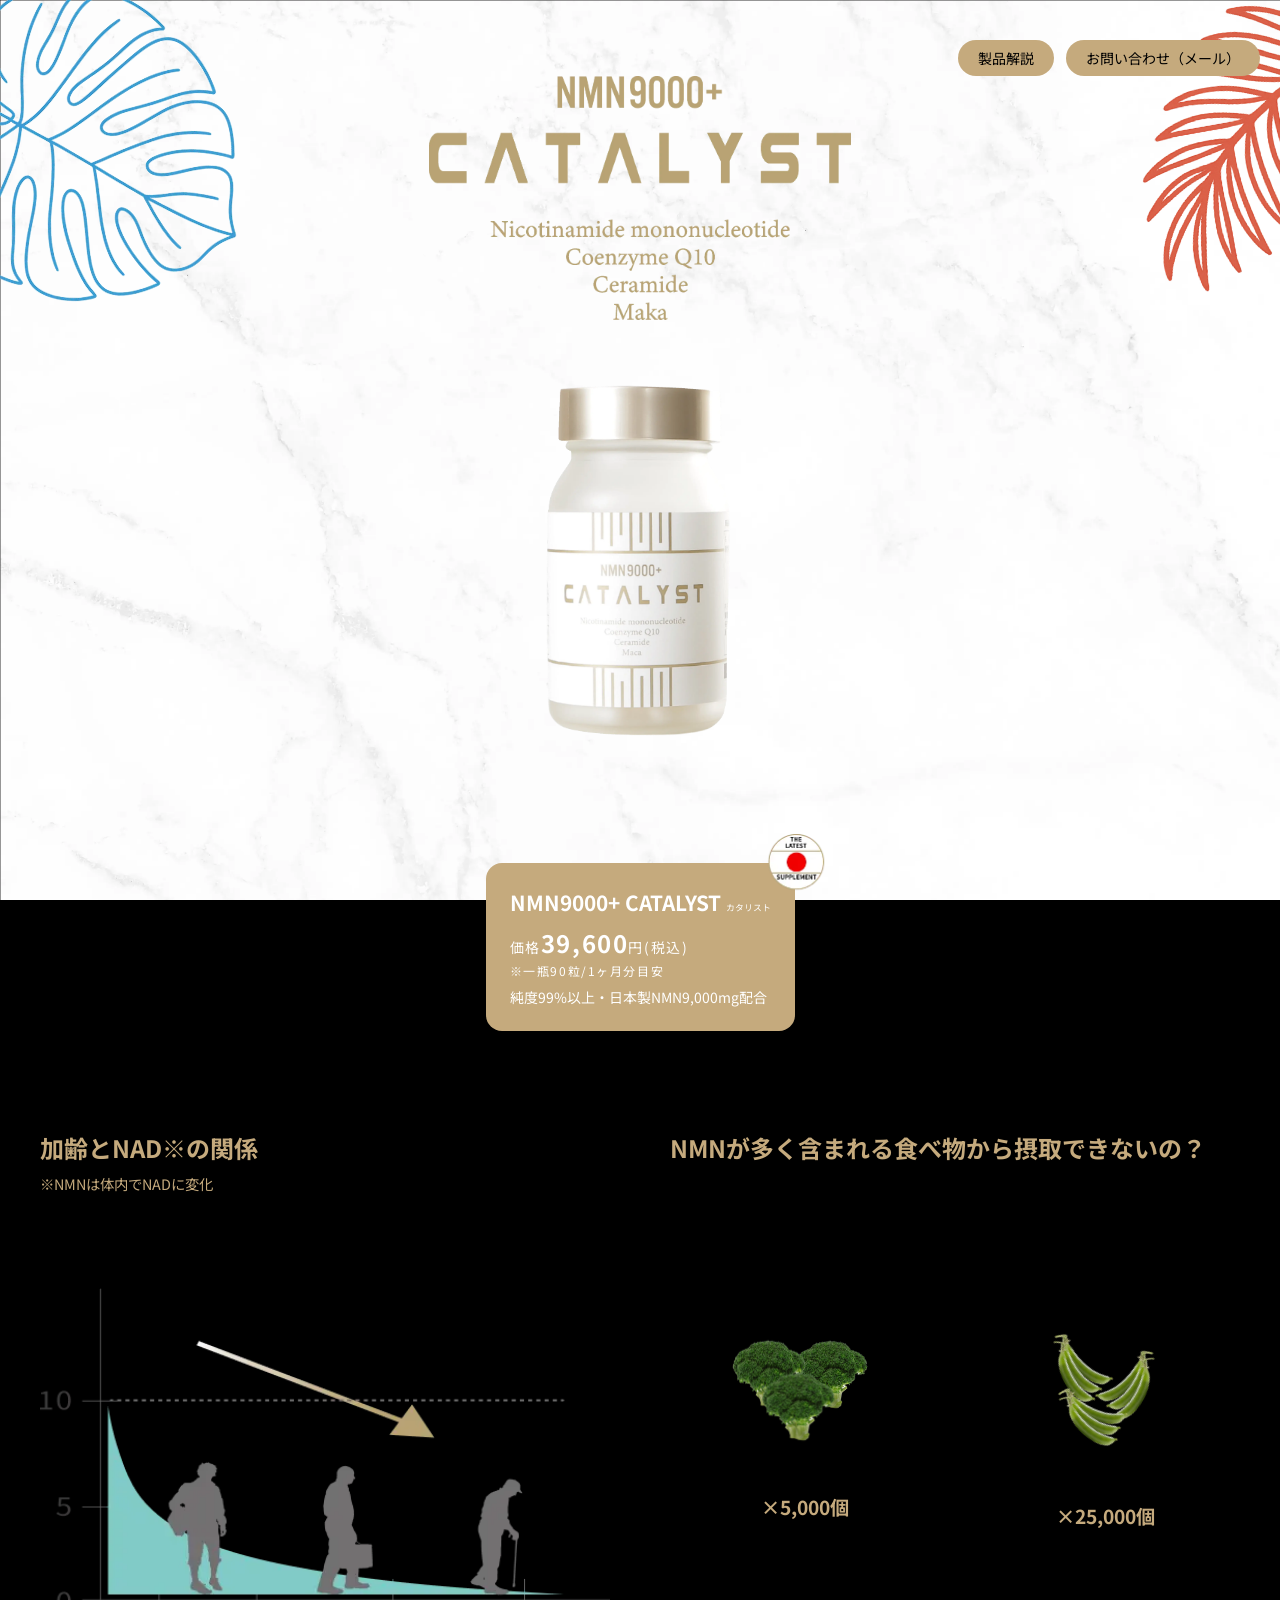
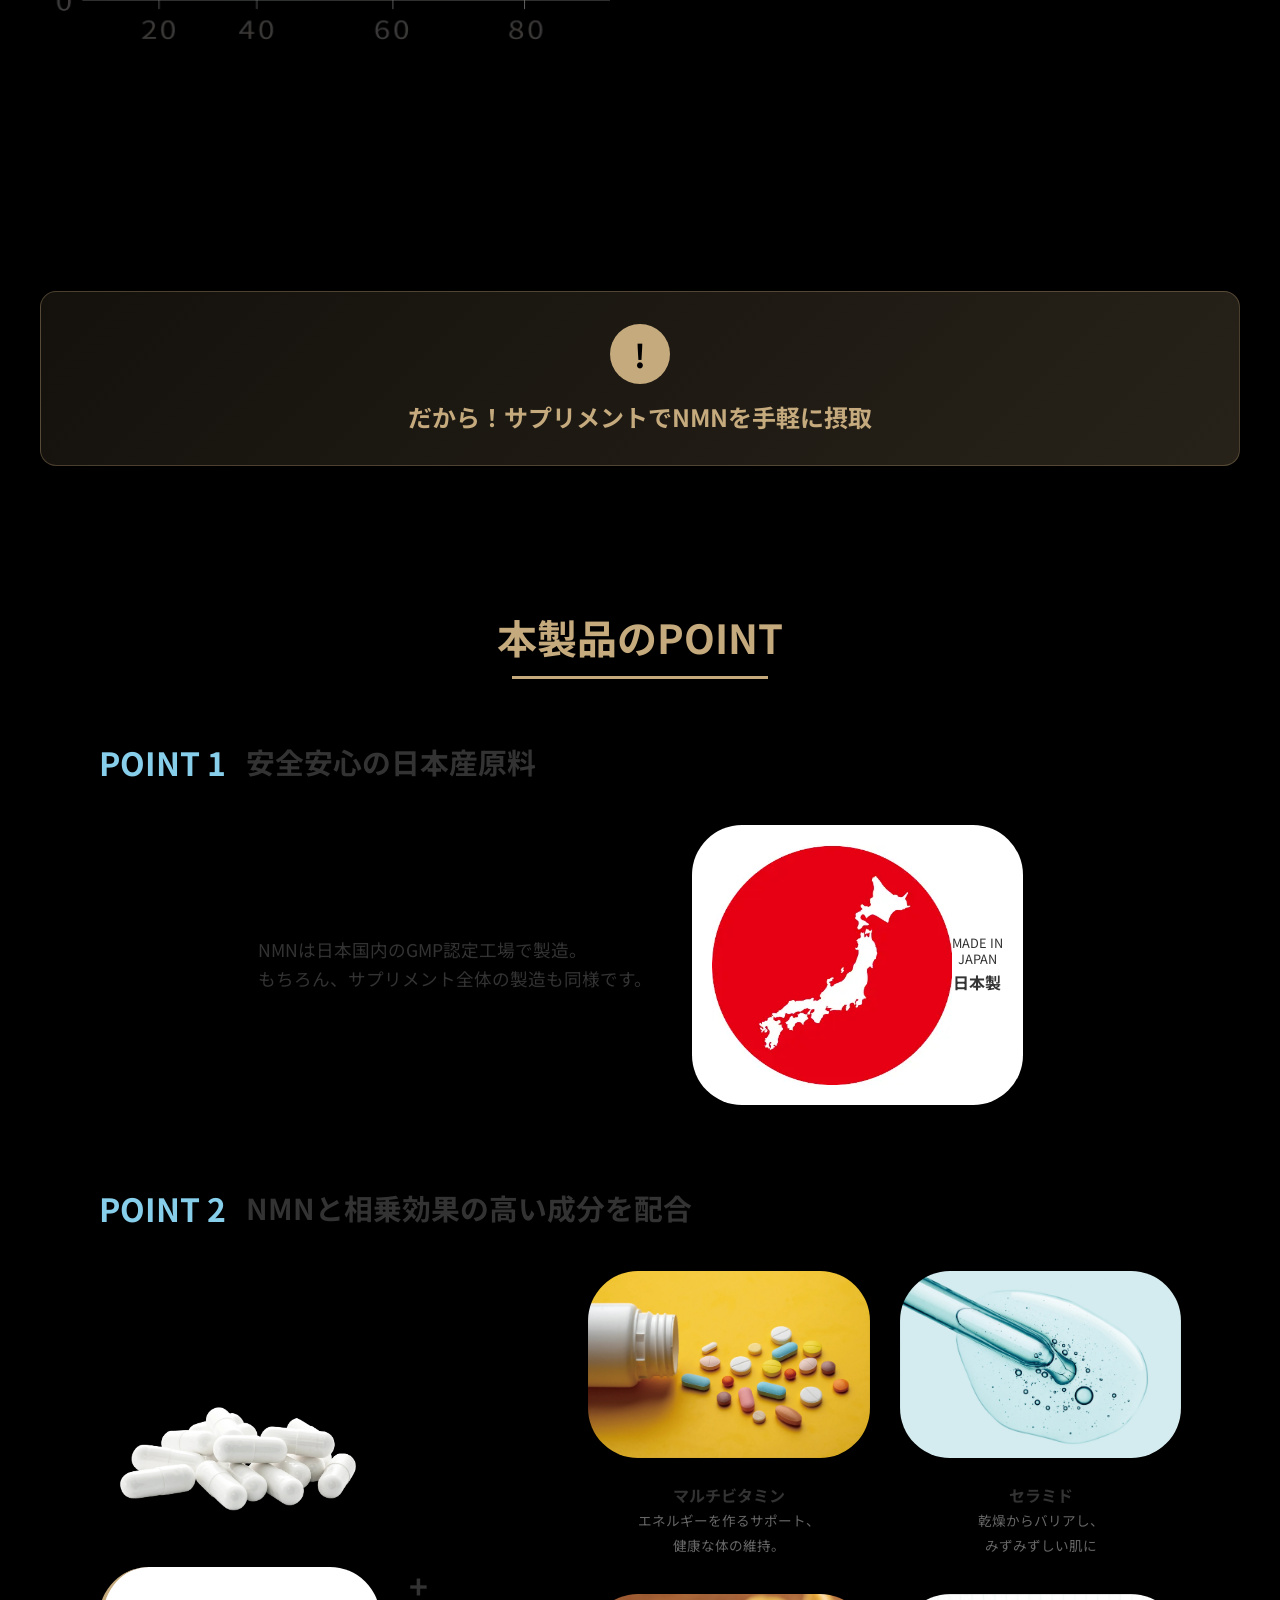
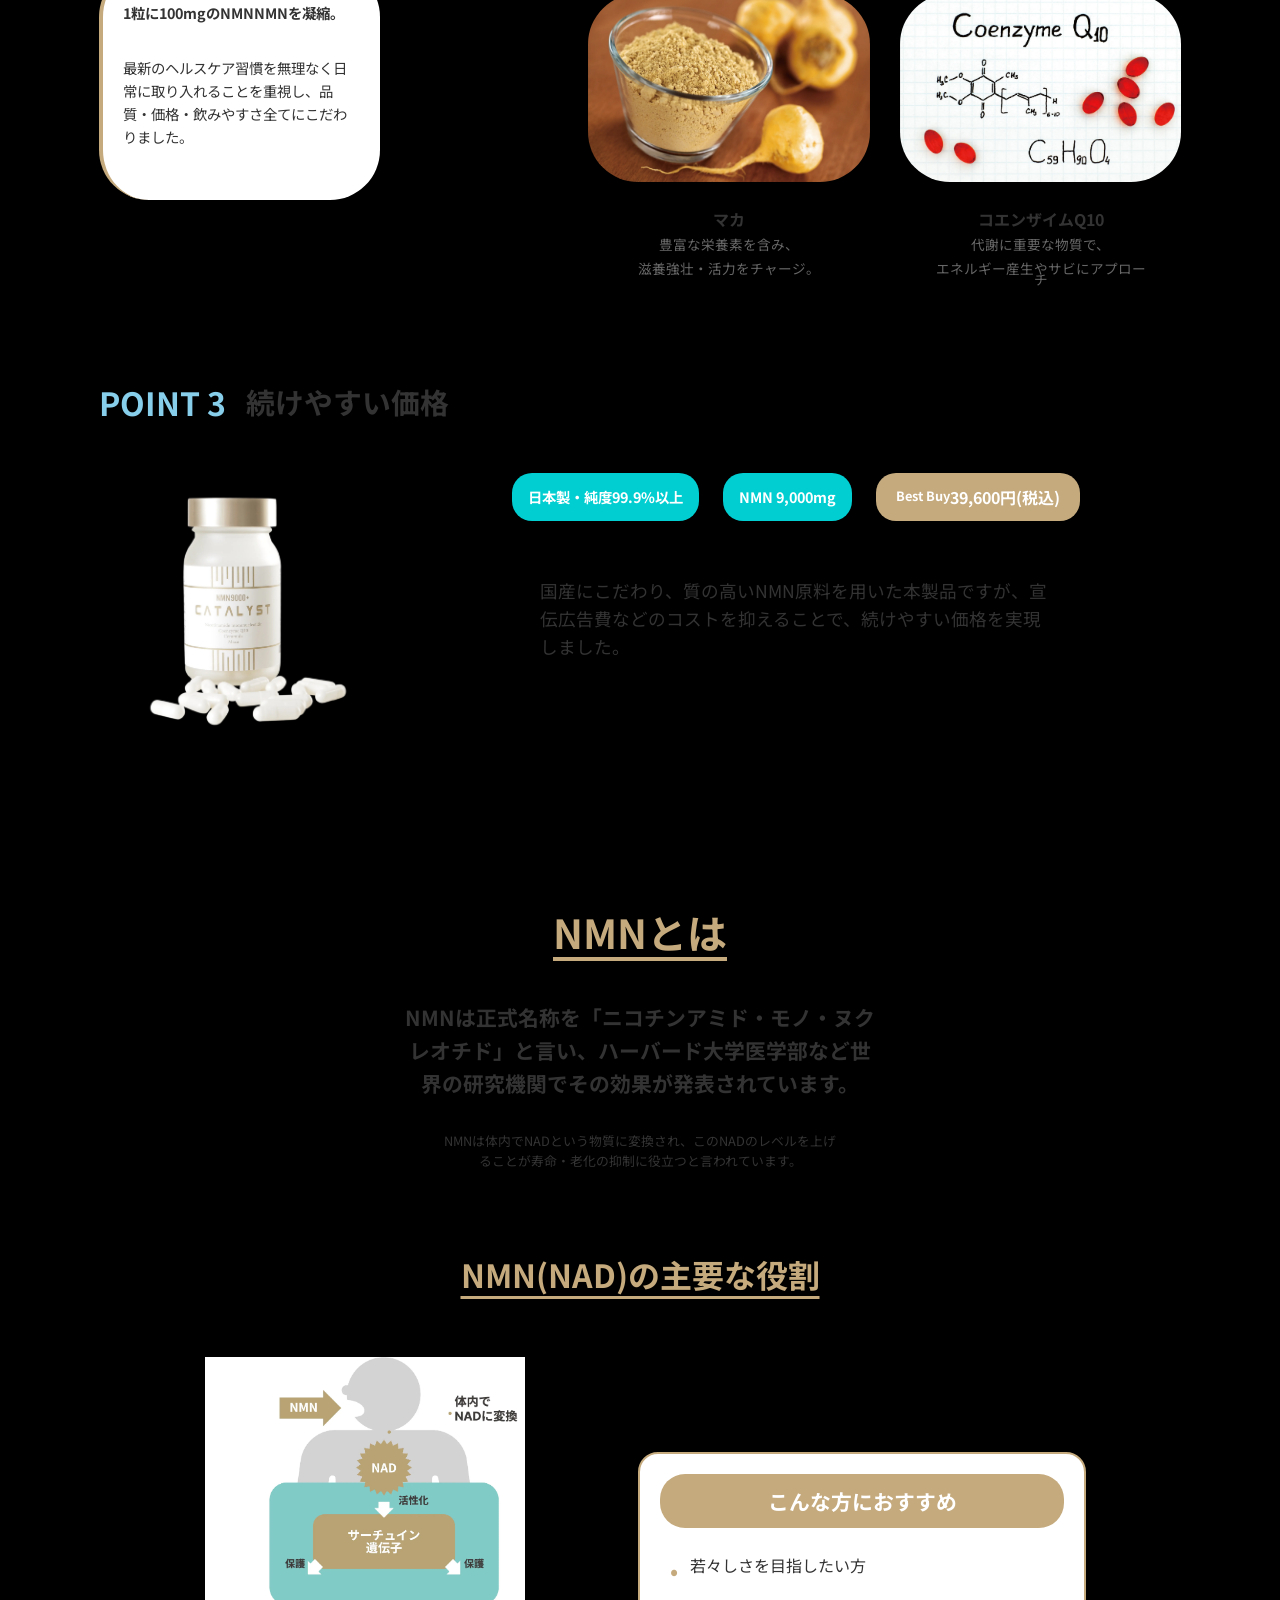
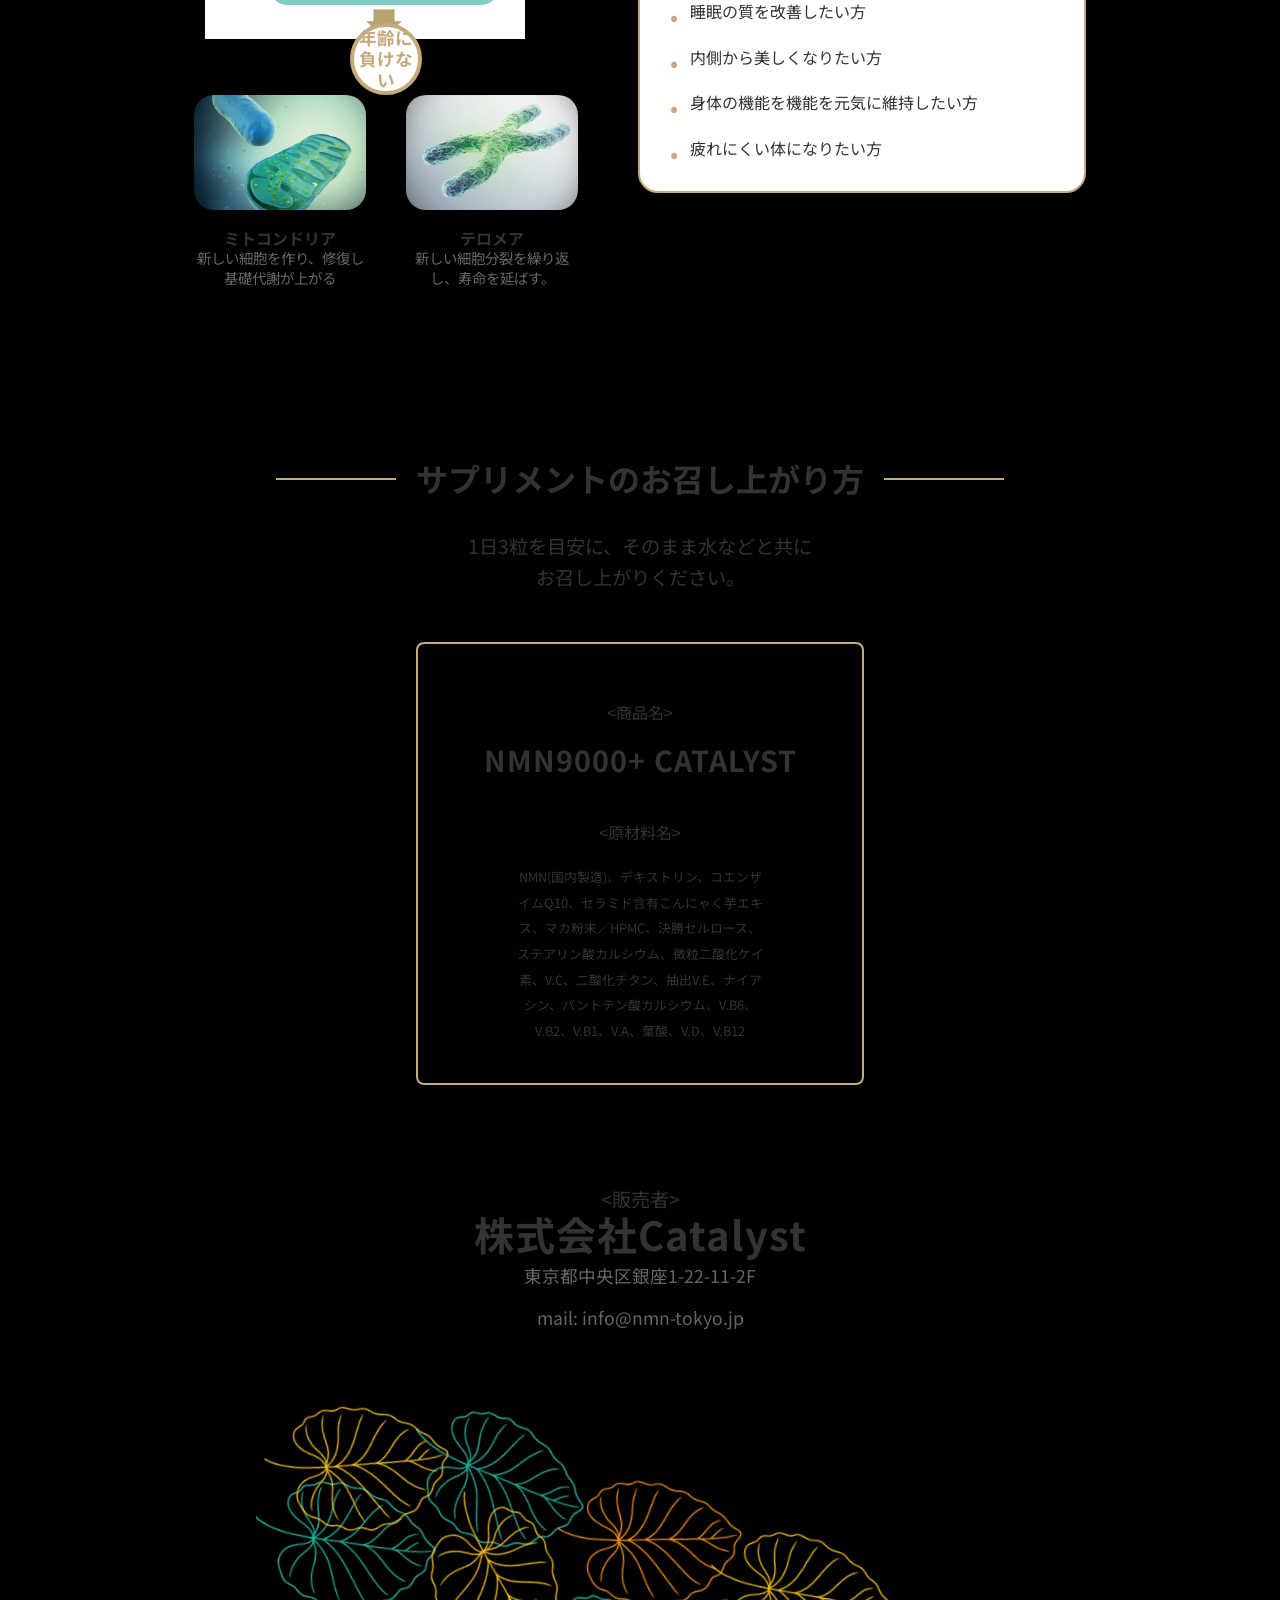
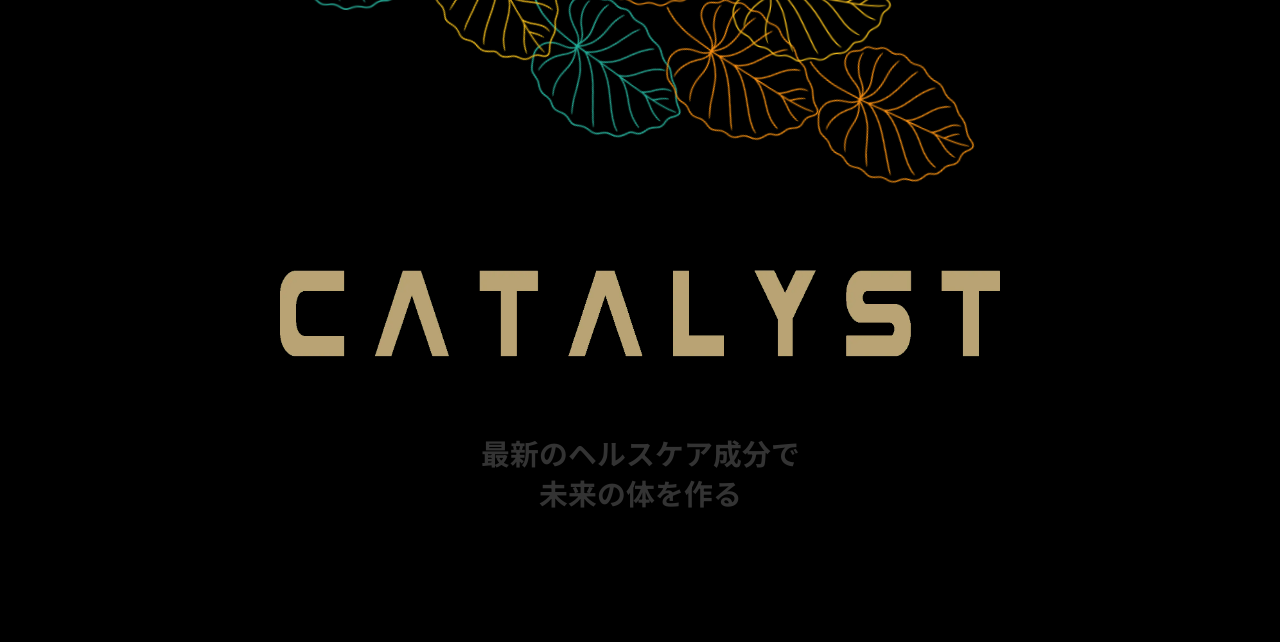
==== index.html @ aa9aceb0 "Initial commit: Add catalyst landing page files" ====
<!DOCTYPE html>
<html lang="ja">
<head>
  <meta charset="UTF-8" />
  <meta name="viewport" content="width=device-width, initial-scale=1.0" />
  
  <!-- SEO Meta Tags -->
  <title>NMN9000+ CATALYST｜純度99%以上・日本製NMNサプリメント</title>
  <meta name="description" content="NMN9000+ CATALYSTは純度99%以上の日本製NMNを9,000mg配合したサプリメント。マルチビタミン、セラミド、マカ、コエンザイムQ10も配合で相乗効果を実現。39,600円(税込)で続けやすい価格を実現。" />
  <meta name="keywords" content="NMN,サプリメント,日本製,純度99%,アンチエイジング,NAD,ミトコンドリア,テロメア,健康,美容,CATALYST" />
  
  <!-- Canonical URL -->
  <link rel="canonical" href="https://nmn-tokyo.com/" />
  
  <!-- Open Graph Tags -->
  <meta property="og:type" content="website" />
  <meta property="og:title" content="NMN9000+ CATALYST｜純度99%以上・日本製NMNサプリメント" />
  <meta property="og:description" content="NMN9000+ CATALYSTは純度99%以上の日本製NMNを9,000mg配合したサプリメント。マルチビタミン、セラミド、マカ、コエンザイムQ10も配合で相乗効果を実現。39,600円(税込)で続けやすい価格を実現。" />
  <meta property="og:url" content="https://nmn-tokyo.com/" />
  <meta property="og:image" content="https://nmn-tokyo.com/images/binonly.webp" />
  <meta property="og:image:width" content="1200" />
  <meta property="og:image:height" content="630" />
  <meta property="og:site_name" content="CATALYST" />
  <meta property="og:locale" content="ja_JP" />
  
  <!-- Twitter Card Tags -->
  <meta name="twitter:card" content="summary_large_image" />
  <meta name="twitter:title" content="NMN9000+ CATALYST｜純度99%以上・日本製NMNサプリメント" />
  <meta name="twitter:description" content="NMN9000+ CATALYSTは純度99%以上の日本製NMNを9,000mg配合したサプリメント。マルチビタミン、セラミド、マカ、コエンザイムQ10も配合で相乗効果を実現。39,600円(税込)で続けやすい価格を実現。" />
  <meta name="twitter:image" content="https://nmn-tokyo.com/images/binonly.webp" />
  
  <!-- Additional SEO Meta Tags -->
  <meta name="robots" content="index, follow" />
  <meta name="author" content="株式会社Catalyst" />
  <meta name="language" content="ja" />
  
  <link rel="stylesheet" href="./css/style.css" />
  <link href="https://fonts.googleapis.com/css2?family=Noto+Sans+JP&display=swap" rel="stylesheet" />
  <script src="https://cdnjs.cloudflare.com/ajax/libs/gsap/3.12.2/gsap.min.js"></script>
</head>
<body>
  <main>

    <section id="top" class="top-section">
      <!-- 上部ボタン -->
      <div class="nav-buttons">
        <a href="#point" class="btn-outline">製品解説</a>
        <a href="mailto:info@nmn-tokyo.com" class="btn-outline">お問い合わせ（メール）</a>
      </div>

      <div class="hero-content">
        <img id="decor-left" src="./images/blueleave.webp" alt="" class="decor decor-left">
        <img id="decor-right" src="./images/sharporange.webp" alt="" class="decor decor-right">

        <img src="./images/rogo.webp" alt="" class="toplogo">

        <div class="product-image">
          <img id="binonly-image" src="./images/binonly.webp" alt="CATALYST 本体">
        </div>

        <div class="product-info">
          <div class="price-panel">
            <h2>NMN9000+ CATALYST <span>カタリスト</span></h2>
            <p class="price">価格<span class="price-number">39,600</span>円(税込)<span>※一瓶90粒/1ヶ月分目安</span></p>
            <p class="feature">純度99%以上・日本製NMN9,000mg配合</p>

            <div class="stamp">
              <img src="./images/japan.webp" alt="THE LATEST SUPPLEMENT">
            </div>
          </div>
        </div>
      </div>
    </section>

    

    <section class="section" id="descriptions">
      <div class="descriptions-container">
        <!-- 左側：加齢とNADの関係 -->
        <div class="description-left">
          <div class="section-header">
            <h2 class="section-title">加齢とNAD※の関係</h2>
            <p class="section-subtitle">※NMNは体内でNADに変化</p>
          </div>
          
          <p class="description-text">
            NADは本来、人間の体内で自然に作られる成分ですが、加齢とともに体内のNAD量は減少します。
          </p>
          
          <!-- グラフエリア -->
          <div class="graph-container">
            <img src="./images/grahu.webp" alt="加齢とNADの関係グラフ" class="graph-image">
          </div>
          
          <p class="description-detail">
            体内のNAD量は、50代で20代の半分にまで減少すると言われています。NADの減少は、代謝の低下や疾患など様々な老化現象に繋がります。解決策は体内のNAD量を増やすことですが、そのためにはNADの前駆体であるNMNを外部から摂取することが有効であると言われています。
          </p>
        </div>
        
        <!-- 右側：NMNが多く含まれる食べ物 -->
        <div class="description-right">
          <h2 class="section-title">NMNが多く含まれる食べ物から摂取できないの？</h2>
          
          <p class="nmn-amount">
            NMN300mg（本製品1日分の目安量）は<br>
            ブロッコリー5,000個／枝豆25,000個に相当
          </p>
          
          <!-- 食品比較エリア -->
          <div class="food-comparison">
            <div class="food-item">
              <div class="food-image broccoli">
                <img src="./images/bros.svg" alt="ブロッコリー">
              </div>
              <p class="food-count">×5,000個</p>
            </div>
            <div class="food-item">
              <div class="food-image edamame">
                <img src="./images/eda group.svg" alt="枝豆">
              </div>
              <p class="food-count">×25,000個</p>
            </div>
          </div>
          
          <p class="conclusion-text">
            この様に、NMN含有量が多いとされる食品であっても、理想とする量を摂取するには現実的ではありません。
          </p>
        </div>
        
        <!-- 下部CTA -->
        <div class="supplement-cta">
          <div class="cta-icon">
            <div class="circle-icon"></div>
          </div>
          <h3 class="cta-text">だから！サプリメントでNMNを手軽に摂取</h3>
        </div>
      </div>
    </section>

    <section class="section" id="point">
      <div class="point-container">
        <h2 class="point-main-title">本製品のPOINT</h2>
        
        <!-- POINT 1 -->
        <div class="point-item">
          <div class="point-header">
            <span class="point-number">POINT 1</span>
            <h3 class="point-title">安全安心の日本産原料</h3>
          </div>
          <div class="point-content">
            <div class="point-text">
              <p>NMNは日本国内のGMP認定工場で製造。</p>
              <p>もちろん、サプリメント全体の製造も同様です。</p>
            </div>
            <div class="point-visual">
              <div class="japan-badge">
                <img src="./images/japan2.webp" alt="日本地図" class="japan-map">
                <div class="japan-text">
                  <span class="made-in">MADE IN<br>JAPAN</span>
                  <span class="nihon">日本製</span>
                </div>
              </div>
            </div>
          </div>
        </div>

        <!-- POINT 2 -->
        <div class="point-item">
          <div class="point-header">
            <span class="point-number">POINT 2</span>
            <h3 class="point-title">NMNと相乗効果の高い成分を配合</h3>
          </div>
          <div class="point-content point-2-content">
            <div class="ingredients-grid">
              <!-- NMN錠剤 -->
              <div class="ingredient-itemnmn-pills">
                <img id="capuseru-image" src="./images/capuseru.webp" alt="NMN錠剤" class="ingredient-image hover-effect">
                 
                <div class="point-2-description">
                  <p><strong>1粒に100mgのNMNNMNを凝縮。</strong></p>
                  <p>最新のヘルスケア習慣を無理なく日常に取り入れることを重視し、品質・価格・飲みやすさ全てにこだわりました。</p>

                 <div class="plus-sign">+</div>
              </div>
           </div>
              
              <!-- 右側の成分グリッド -->
              <div class="ingredients-right">
                <!-- マルチビタミン -->
                <div class="ingredient-item">
                  <div class="ingredient-visual multi-vitamin">
                    <img id="multi-image" src="./images/multi.webp" alt="マルチビタミン" class="ingredient-image hover-effect">
                  </div>
                  <div class="ingredient-info">
                    <h4>マルチビタミン</h4>
                    <p>エネルギーを作るサポート、</p>
                    <p>健康な体の維持。</p>
                  </div>
                </div>
                
                <!-- セラミド -->
                <div class="ingredient-item">
                  <div class="ingredient-visual ceramide">
                    <img id="seramido-image" src="./images/seramido.webp" alt="セラミド" class="ingredient-image hover-effect">
                  </div>
                  <div class="ingredient-info">
                    <h4>セラミド</h4>
                    <p>乾燥からバリアし、</p>
                    <p>みずみずしい肌に</p>
                  </div>
                </div>
                
                <!-- マカ -->
                <div class="ingredient-item">
                  <div class="ingredient-visual maca">
                    <img id="maka-image" src="./images/maka.webp" alt="マカ" class="ingredient-image hover-effect">
                  </div>
                  <div class="ingredient-info">
                    <h4>マカ</h4>
                    <p>豊富な栄養素を含み、</p>
                    <p>滋養強壮・活力をチャージ。</p>
                  </div>
                </div>
                
                <!-- コエンザイムQ10 -->
                <div class="ingredient-item">
                  <div class="ingredient-visual coenzyme">
                    <img id="coen-image" src="./images/coen.webp" alt="コエンザイムQ10" class="ingredient-image hover-effect">
                  </div>
                  <div class="ingredient-info">
                    <h4>コエンザイムQ10</h4>
                    <p>代謝に重要な物質で、</p>
                    <p>エネルギー産生やサビにアプローチ</p>
                  </div>
                </div>
              </div>
            </div>
            
           
          </div>
        </div>

        <!-- POINT 3 -->
        <div class="point-item">
          <div class="point-header">
            <span class="point-number">POINT 3</span>
            <h3 class="point-title">続けやすい価格</h3>
          </div>
          <div class="point-content point-3-content">
            <div class="product-showcase">
              <div class="product-image-container">
                <img src="./images/zyouzaimo.webp" alt="CATALYST商品" class="product-image">
              </div>
              <div class="product-badges">
                <div class="badge badge-list">
                  <div class="badge badge-quality">日本製・純度99.9%以上</div>
                  <div class="badge badge-amount">NMN 9,000mg</div>
                  <div class="badge badge-price">
                    <span class="best-buy">Best Buy</span>
                    <span class="price-text">39,600円(税込)</span>
                  </div>
                </div>
                <div class="point-3-description">
                  <p>国産にこだわり、質の高いNMN原料を用いた本製品ですが、宣伝広告費などのコストを抑えることで、続けやすい価格を実現しました。</p>
                </div>
              </div>
            </div>
            
          </div>
        </div>
      </div>
    </section>

    <section class="section" id="whatisnmn">
      <div class="whatisnmn-container">
        <!-- NMNとは セクション -->
        <div class="nmn-intro">
          <h2 class="nmn-title">NMNとは</h2>
          <div class="nmn-description">
            <p class="nmn-main-text">
              NMNは正式名称を「ニコチンアミド・モノ・ヌクレオチド」と言い、ハーバード大学医学部など世界の研究機関でその効果が発表されています。
            </p>
            <p class="nmn-sub-text">
              NMNは体内でNADという物質に変換され、このNADのレベルを上げることが寿命・老化の抑制に役立つと言われています。
            </p>
          </div>
        </div>

        <!-- NMN(NAD)の主要な役割 セクション -->
        <div class="nmn-roles">
          <h2 class="roles-title">NMN(NAD)の主要な役割</h2>
          
          <div class="roles-main-container">
            <div class="roles-content">
             
              <div class="body-process">
                <img src="./images/tainai1.webp" alt="人体図" class="human-body">
             </div>

             <div class="effects-section">
                  <div class="aging-circle-container">
                    <div class="aging-circle">
                      <span class="aging-text">年齢に<br>負けない</span>
                    </div>
                  </div>
                  
                  <div class="effects-items">
                    <div class="effect-item mitochondria">
                      <div class="effect-image-mito">
                        <img src="./images/mito.webp" alt="ミトコンドリア" class="effect-image-mito-">
                      </div>
                      <h4>ミトコンドリア</h4>
                      <p>新しい細胞を作り、修復し基礎代謝が上がる</p>
                    </div>
                    
                    <div class="effect-item telomere">
                      <div class="effect-image-teromea">
                       <img src="./images/teromea.webp" alt="テロメア" class="effect-image-teromea1">
                      </div>
                      <h4>テロメア</h4>
                      <p>新しい細胞分裂を繰り返し、寿命を延ばす。</p>
                    </div>
                  </div>
                </div>
              </div>

              <!-- おすすめ対象 -->
              <div class="recommendation-box">
                <h3 class="recommendation-title">こんな方におすすめ</h3>
                <ul class="recommendation-list">
                  <li>若々しさを目指したい方</li>
                  <li>睡眠の質を改善したい方</li>
                  <li>内側から美しくなりたい方</li>
                  <li>身体の機能を機能を元気に維持したい方</li>
                  <li>疲れにくい体になりたい方</li>
                </ul>
              </div>
            </div>
        </div>
      </div>
    </section>

    <section class="section" id="campany">
      <div class="campany-container">
        <h2 class="campany-title">サプリメントのお召し上がり方</h2>
        <p class="campany-description">1日3粒を目安に、そのまま水などと共に<br>お召し上がりください。</p>
        
        <div class="product-info-box">
          <div class="product-name-section">
            <p class="product-label">&lt;商品名&gt;</p>
            <h3 class="product-name">NMN9000+ CATALYST</h3>
            <div class="product-underline"></div>
          </div>
          
          <div class="ingredients-section">
            <p class="ingredients-label">&lt;原材料名&gt;</p>
            <p class="ingredients-text">
              NMN(国内製造)、デキストリン、コエンザ<br>
              イムQ10、セラミド含有こんにゃく芋エキ<br>
              ス、マカ粉末／HPMC、決勝セルロース、<br>
              ステアリン酸カルシウム、微粒二酸化ケイ<br>
              素、V.C、二酸化チタン、抽出V.E、ナイア<br>
              シン、パントテン酸カルシウム、V.B6、<br>
              V.B2、V.B1、V.A、葉酸、V.D、V.B12
            </p>
          </div>
        </div>
      </div>
    </section>

    <section class="section" id="last">
      <div class="last-container">
       
        
        <!-- メインコンテンツ -->
        <div class="last-content">
          

          <div class="seller-info">
            <p class="seller-label">&lt;販売者&gt;</p>
            <h2 class="company-name">株式会社Catalyst</h2>
            <p class="company-address">東京都中央区銀座1-22-11-2F</p>
            <p class="company-mail">mail: info@nmn-tokyo.jp</p>
          </div>

          
          <div class="leaf-decoration">
            <img src="./images/leaves.svg" alt="葉っぱ" class="leaf-image">
          </div>

          <div class="brand-section">
            <img src="./images/rogo.webp" alt="CATALYSTロゴ" class="brand-logo">
            <p class="brand-tagline">
              最新のヘルスケア成分で<br>
              未来の体を作る
            </p>
          </div>
        </div>
      </div>
    </section>
  </main>

  <script>
    // ページロード完了後にアニメーション実行
    window.addEventListener('load', function() {
      const binonlyImage = document.getElementById('binonly-image');
      
      // 初期状態を設定（透明度0、下から50px下がった位置、少し小さく）
      gsap.set(binonlyImage, {
        opacity: 0,
        y: 50,
        scale: 0.8
      });
      
      // 浮かび上がるアニメーション
      gsap.to(binonlyImage, {
        opacity: 1,
        y: 0,
        scale: 1,
        duration: 1.5,
        ease: "power2.out",
        delay: 0.3
      });
    });
  </script>
</body>
</html>
---- css/style.css ----
/* style.css */
body {
  margin: 0;
  font-family: 'Noto Sans JP', sans-serif;
  background-color: #000;
  background-image: url('../images/background.webp');
  background-size: cover;
  background-attachment: fixed;
  color: #fff;
}

main {
  width: 100%;
  overflow-x: hidden;
}

.section {
  width: 100%;
  display: flex;
  justify-content: center;
  align-items: center;
}

.section img {
  height: auto;
  display: block;
  max-width:100%;
}

/* レスポンシブ対応 */
@media (max-width: 1024px) {
  .section img {
    width: 100%;
  }
}

@media (max-width: 600px) {
  .section img {
    width: 100%;
  }
  
  .ingredient-image {
    width: 60%;
    max-width: 120px;
    height: auto;
  }
}

/* ==== top section ==== */
:root {
  --gold: #C5AA7D;
}

.top-section {
  position: relative;
  color: #fff;
  padding: 40px 20px;
}

.nav-buttons {
  display: flex;
  justify-content: flex-end;
  gap: 12px;
  
}
@media screen and (max-width: 600px) {
  .nav-buttons {
    justify-content: center;
    align-items: center;
  }
  
}
.btn-outline {
  display: inline-block;
  padding: 8px 20px;
  background-color: var(--gold);
  color: #000;
  border-radius: 20px;
  text-decoration: none;
  font-size: 0.875rem;
  z-index:2;
}

@media screen and (max-width: 600px) {
  .btn-outline {
    font-size: 0.5rem;
  }
  
}

.decor {
  position: absolute;
  width: 180px;
  height: auto;
  pointer-events: none;
}
.decor-left  { 
  top: -8rem; 
  left: -25em; 
  rotate: 135deg;
  width: 30vw;
  transform: scaleX(-1);
}
@media screen and (max-width: 1440px){
  .decor-left{
  left:-10rem;
  }
}

.decor-right { 
  top: -12rem; 
  right: -35rem; 
  rotate: -100deg;
  width: 40vw;
  transform: scaleX(-1);
}

@media screen and (max-width: 1440px){
  .decor-right{
  right: -18rem
  }
  
}

.toplogo {
  position: flex;
  top: 20px;
  right: 20px;
  width: 33vw;
  height: auto;
  pointer-events: none;
  z-index: 5;
}

.hero-content {
  text-align: center;
  max-width: 1200px;
  margin: 0 auto;
  position: relative;
}

.subheading {
  color: var(--gold);
  font-size: 1rem;
  margin-bottom: 8px;
}

.hero-title {
  font-size: 4rem;
  margin: 0;
  line-height: 1;
}

.hero-text {
  color: var(--gold);
  font-size: 1.125rem;
  margin: 16px 0 32px;
  line-height: 1.4;
}

.product-image-container {
  flex-shrink: 0;
}

.product-image {
  /* width: 200px; */
  height: auto;
  display: flex;
}

.product-image img {
  width: 30vw;
  max-width: 80%;
  display: block;
  margin: 0 auto;
z-index: 2;
}

.product-info {
  position: relative;
  display: flex;
  align-items: center;
  justify-content: center;
  gap: 24px;
  margin-top: 32px;
  flex-wrap: wrap;
}

.stamp {
  position: absolute;
  top: -1.8em;
  right: -2.5em; ;
  z-index: 1;
}

.stamp img {
  width: 6vw;
  height: auto;
}

.price-panel {
  position: relative;
  background-color: var(--gold);
  color: #fff;
  padding: 24px;
  border-radius: 16px;
  text-align: left;
  max-width: 480px;
}

.price-panel h2 {
  font-size: 1.3rem;
  margin: 0 0 8px;
}

.price-panel h2 span {
  font-size: 0.55rem;
  font-weight: normal;
}

.price-panel .price {
  font-size: 0.875rem;
  margin: 4px 0;
  letter-spacing: 0.1rem;
}

.price-panel .price .price-number {
  font-size: 1.5rem;
  font-weight: bold;
  display: inline;
  margin: 0;
}

.price-panel .price span:not(.price-number) {
  display: block;
  font-size: 0.75rem;
  margin-top: 2px;
}

.price-panel .feature {
  font-size: 0.875rem;
  margin: 8px 0 0;
}

/* responsive */
@media (max-width: 1024px) {
  .hero-title { font-size: 3rem; }
  .hero-text  { font-size: 1rem; }
  .product-image img { width: 240px; }
}
@media (max-width: 600px) {
  .hero-title { font-size: 2.25rem; }
  .hero-text  { font-size: 0.9rem; }
  .product-image img { width: 180px; }
  .nav-buttons { justify-content: center; margin-bottom: 16px; }
  
  .stamp {
    top: -15px;
    right: 10px;
  }
  
  .stamp img {
    width: 60px;
  }
}

/* ==== descriptions section ==== */
.descriptions-container {
  max-width: 1200px;
  margin: 0 auto;
  padding: 60px 20px;
  display: grid;
  grid-template-columns: 1fr 1fr;
  gap: 60px;
  align-items: start;
}

.section-header {
  margin-bottom: 24px;
}

.section-title {
  color: var(--gold);
  font-size: 1.5rem;
  font-weight: bold;
  margin: 0 0 8px 0;
  line-height: 1.4;
}

.section-subtitle {
  color: var(--gold);
  font-size: 0.9rem;
  margin: 0;
  font-weight: normal;
}
@media screen and (max-width: 600px) {
  .section-title {
    font-size: 1.3rem;
    text-align: center;
  }
  
  .section-subtitle {
    font-size: 0.8rem;
    text-align: center;
  }
  
}


.description-text {
  color: #000;
  font-size: 1rem;
  font-weight: medium;
  line-height: 1.2;
  margin-bottom: 32px;
}

.description-detail {
  color: #000;
  font-size: 1rem;
  line-height: 1.6;
  margin-top: 32px;
}

/* グラフエリア */
.graph-container {
  margin: 32px 0;
  text-align: center;
}

.graph-image {
  
  width: 100%;
  max-width: 500px;
  left: -10rem;
  height: auto;
}

/* 右側セクション */
.nmn-amount {
  color: #000;
  font-size: 1.1rem;
  font-weight: medium;
  margin-top: 53px;
  margin-bottom: 32px;
  line-height: 1.2;
}

.food-comparison {
  display: flex;
  justify-content: space-around;
  align-items: center;
  margin: 32px 0;
  gap: 32px;
}

.food-item {
  text-align: center;
  flex: 1;
}
@media screen and (max-width: 600px) {
  .food-item {
    display: flex;
    flex-direction: row;
    align-items: center;
  }
  
}

.food-image {
  width: 20vw;
  height: auto;
  margin: 0 auto 16px;
  border-radius: 8px;
  display: flex;
  align-items: center;
  justify-content: center;
}


.food-image img {
  width: 80%;
  height: 80%;
  object-fit: contain;
}

.food-count {
  color: var(--gold);
  font-size: 1.2rem;
  font-weight: bold;
  margin: 0;
}

.conclusion-text {
  color: #000;
  font-size: 1rem;
  line-height: 1.6;
  margin-top: 4.70rem;
}

/* 下部CTA */
.supplement-cta {
  grid-column: 1 / -1;
  text-align: center;
  margin-top: 40px;
  padding: 32px;
  background: linear-gradient(135deg, rgba(197, 170, 125, 0.1) 0%, rgba(197, 170, 125, 0.2) 100%);
  border-radius: 16px;
  border: 1px solid rgba(197, 170, 125, 0.3);
}

.cta-icon {
  margin-bottom: 16px;
}

.circle-icon {
  width: 60px;
  height: 60px;
  background-color: var(--gold);
  border-radius: 50%;
  margin: 0 auto;
  display: flex;
  align-items: center;
  justify-content: center;
  position: relative;
}

.circle-icon::before {
  content: '!';
  color: #000;
  font-size: 2rem;
  font-weight: bold;
}

.cta-text {
  color: var(--gold);
  font-size: 1.5rem;
  font-weight: bold;
  margin: 0;
  line-height: 1.4;
}

/* レスポンシブ対応 */
@media (max-width: 1024px) {
  .descriptions-container {
    gap: 40px;
    padding: 40px 20px;
  }
  
  .section-title {
    font-size: 1.3rem;
  }
  
  .food-comparison {
    gap: 24px;
  }
  
  .food-image {
    width: 100px;
    height: 100px;
    font-size: 2.5rem;
  }
  
  .cta-text {
    font-size: 1.3rem;
  }
}

@media (max-width: 768px) {
  .descriptions-container {
    grid-template-columns: 1fr;
    gap: 40px;
    padding: 30px 20px;
  }
  
  .section-title {
    font-size: 1.3rem;
  }
  
  .food-comparison {
    flex-direction: column;
    gap: 20px;
  }
  
  .food-image {
    width: 30vw;
    height: auto;
    margin: 0;
  }
  
  .nmn-amount {
    font-size: 0.8rem;
    max-width:65vw;
    text-align: center;
    align-items: center;
    margin: auto;
  }
  
  .cta-text {
    font-size: 1.2rem;
  }
}

@media (max-width: 480px) {
  .descriptions-container {
    padding: 25px 15px;
  }
  
  .section-title {
    font-size: 1.0rem;
    text-align: center;
    margin-bottom: 24px;
  }
  
  .description-text,
  .description-detail,
  .conclusion-text {
    font-size: 0.8rem;
    max-width:63vw;
    text-align: center;
    align-items: center;
    margin: auto;

  }
  
  .supplement-cta {
    padding: 25px 18px;
  }
  
  .circle-icon {
    width: 55px;
    height: 55px;
  }
  
  .circle-icon::before {
    font-size: 1.6rem;
  }
  
  .cta-text {
    font-size: 0.8rem;
    margin: 0;
  }
}

/* ==== point section ==== */
.point-container {
  max-width: 1200px;
  margin: 0 auto;
  padding: 3rem 1.5rem;
}

.point-main-title {
  text-align: center;
  font-size: 2.5rem;
  color: var(--gold);
  margin-bottom: 60px;
  font-weight: bold;
  position: relative;
}

.point-main-title::after {
  content: '';
  display: block;
  width: 20vw;
  height: 3px;
  background-color: var(--gold);
  margin: 10px auto 0;
}

.point-item {
  margin-bottom: 80px;
}

.point-item:last-child {
  margin-bottom: 0;
}

.point-header {
  display: flex;
  align-items: center;
  gap: 20px;
  margin-bottom: 40px;
}

.point-number {
  font-size: 2rem;
  color: #87CEEB;
  font-weight: bold;
  white-space: nowrap;
}

.point-title {
  font-size: 1.8rem;
  color: #333;
  margin: 0;
  font-weight: bold;
}

.point-content {
  display: flex;
  position: relative;
  align-items: center;
  gap: 40px;
  justify-content: center;
}

/* POINT 1 スタイル */
.point-text {
  color: #333;
}

.point-text p {
  font-size: 1.1rem;
  line-height: 1.6;
  margin: 0;
}

.point-visual {
  flex-shrink: 0;
  display: flex;
  align-items: center;
}


.japan-badge {
  display: flex;
  align-items: center;
  background-color: #fff;
  padding: 20px;
  border-radius: 50px;
  box-shadow: 0 4px 12px rgba(0,0,0,0.1);
}


.point-visual .japan-map {
  width: 15rem;
  height: 15rem;
}

.japan-text {
  display: flex;
  flex-direction: column;
  align-items: center;
}


.made-in {
  font-size: 0.8rem;
  color: #333;
  line-height: 1.2;
  text-align: center;
}

.nihon {
  font-size: 1.2rem;
  color: #333;
  font-weight: bold;
  margin-top: 4px;
}

@media screen {
  .nihon{
   font-size:1rem;
  
  }
  
}



/* POINT 2 スタイル */
.point-2-content {
  flex-direction: column;
  gap: 30px;
}

.ingredients-grid {
  display: flex;
  align-items: center;
  gap: 10rem;
}

.nmn-pills {
  position: relative;
}

.nmn-pills .ingredient-image {
  width: 22vw;
  height: auto;
}

.plus-sign {
  position: absolute;
  right: -3rem;
  top: 50%;
  transform: translateY(-50%);
  font-size: 2rem;
  color: #333;
  font-weight: bold;
}

.ingredients-right {
  display: grid;
  grid-template-columns: 1fr 1fr;
  gap: 30px;
  margin-left: 3rem;
  flex: 1;
}

.ingredient-itemnmn-pills{
width: 22vw;
position: relative;
  height: auto;
  display: flex;
  flex-direction: column;
  grid-template-rows: 1fr 1fr;

}


.ingredient-item {
  display: flex;
  flex-direction: column;
  align-items: center;
  gap: 15px;
  text-align: center;
}


.ingredient-visual {
  flex-shrink: 0;
}

.ingredient-image {
  width: 22vw;
  height: auto;
  object-fit: contain;
  margin-bottom: 10px;
  border-radius: 50px;
}

.multi-vitamin .ingredient-image {
  aspect-ratio: 3/2;
  object-fit: cover;
}

.ceramide .ingredient-image {
 aspect-ratio: 3/2;
  object-fit: cover;
}

.maca .ingredient-image {
 aspect-ratio: 3/2;
  object-fit: cover;
}

.coenzyme .ingredient-image {
 aspect-ratio: 3/2;
  object-fit: cover;
}

.ingredient-info {
  text-align: center;
}

.ingredient-info h4 {
  font-size: 1rem;
  color: #333;
  font-weight: bold;
  margin: 0;
}

.ingredient-info p {
  font-size: 0.85rem;
  color: #666;
  margin-top: 0.5rem;
  line-height: 0.8;
  width:17vw;
}

.point-2-description {
  background-color: #fff;
  padding: 20px;
  border-radius: 50px;
  aspect-ratio: 3/2;
  border-left: 4px solid var(--gold);
}

@media screen {
  .point-2-description {
    aspect-ratio: 0;
  }
  
}

.point-2-description p {
  color: #333;
  font-size: 0.9rem;
  line-height: 1.6;
  margin-bottom: 2rem;
}

.point-2-description p:last-child {
  margin-bottom: 0;
}

/* POINT 3 スタイル */
.point-3-content {
  display: flex;
  align-items: flex-start;
  gap: 40px;
}

.product-showcase {
  display: grid;
  grid-template-columns: auto 1fr;
  grid-template-rows: auto 1fr;
  gap: 30px;
  flex: 1;
}

.product-image-container {
  flex-shrink: 0;
  width: 22vw;
  height: auto;
  display: flex;
  grid-row: 1 / 3;
  grid-column: 1;
}

.product-image-container .product-image {
  width: 100%;
  height: auto;
}

.product-badges {
  display: flex;
  flex-direction: column;
  margin: auto;
  gap: 3rem;
  grid-row: 1;
  grid-column: 2;
  justify-content: center;
  align-items: center;
}

.badge-list {
  display: flex;
  flex-direction: column;
  gap: 1.5rem;
}

.badge {
  padding: 8px 16px;
  border-radius: 20px;
  font-size: 0.9rem;
  flex-direction: row;
  font-weight: bold;
  text-align: center;
  white-space: nowrap;
  max-width: 100%;
  word-wrap: break-word;
  overflow-wrap: break-word;
}

.badge-quality {
  background-color: #00CED1;
  display: flex;
  width: auto;
  align-items: center;
  justify-content: center;
  color: #fff;
}

.badge-amount {
  background-color: #00CED1;
  width: auto;
  display: flex;
  align-items: center;
  justify-content: center;
  color: #fff;
}

.badge-price {
  background-color: var(--gold);
  display: flex;
  width: auto;
  align-items: center;
  justify-content: center;
  color: #fff;
  position: relative;
  padding: 12px 20px;
}

.best-buy {
  display: block;
  font-size: 0.8rem;
  margin-bottom: 2px;
}

.price-text {
  font-size: 1.1rem;
}
@media screen {
  .price-text{
  font-size :1.0rem;
  }
}

.point-3-description {
  flex: 1;
  min-width: 0;
  grid-row: 2;
  grid-column: 2;
}

.point-3-description p {
  color: #333;
  max-width: 40vw;
  font-size: 1.1rem;
  line-height: 1.6;
  margin: 0;
}

/* レスポンシブ対応 */
@media (max-width: 1024px) {
  .point-container {
    padding: 60px 20px;
  }
  
  .point-main-title {
    font-size: 2rem;
  }
  
  .point-number {
    font-size: 1.6rem;
  }
  
  .point-title {
    font-size: 1.5rem;
  }
  
  .ingredients-grid {
    gap: 30px;
  }
  
  .ingredients-right {
    gap: 20px;
  }
  
  .point-3-content {
    gap: 30px;
  }
  
  .product-image {
    width: 100%;
  }
}

@media (max-width: 768px) {
  .point-container {
    padding: 45px 20px;
  }
  
  .point-main-title {
    font-size: 2rem;
    margin-bottom: 45px;
  }
  
  .point-header {
    flex-direction: column;
    align-items: center;
    text-align: center;
    gap: 12px;
    margin-bottom: 35px;
  }
  
  .point-number {
    font-size: 1.5rem;
  }
  
  .point-title {
    font-size: 1.4rem;
  }
  
  .point-content {
    flex-direction: column;
    gap: 25px;
    align-items: center;
    text-align: center;
  }
  
  .point-text {
    width: 100%;
    max-width: 100%;
  }
  
  .japan-badge {
    align-self: center;
  }
  
  .ingredients-grid {
    flex-direction: column;
    gap: 25px;
  }
  
  .plus-sign {
    position: static;
    transform: none;
    align-self: center;
  }
  
  .ingredients-right {
    grid-template-columns: 1fr;
    gap: 18px;
    width: 100%;
    margin-left:0;
  }
  
  .ingredient-item {
    width: 100%;
    display: flex;
    flex-direction: column;
    align-items: center;
    text-align: center;
  }
  
  .ingredient-image {
    width: 70%;
    max-width: 160px;
    height: auto;
  }
  
  .ingredient-info {
    width: 100%;
    text-align: center;
  }
  
  .point-3-content {
    flex-direction: column;
    gap: 25px;
  }
  
  .product-showcase {
    display: flex;
    flex-direction: column;
    gap: 25px;
    align-items: center;
    grid-template-columns: none;
    grid-template-rows: none;
  }
  
  .product-image-container {
    width: 160px;
    grid-row: unset;
    grid-column: unset;
  }
  
  .product-badges {
    grid-row: unset;
    grid-column: unset;
    margin: 0;
  }
  
  .point-3-description {
    grid-row: unset;
    grid-column: unset;
    text-align: center;
    padding: 15px;
    max-width: 300px;
    margin: 0 auto;
  }
  
  .point-3-description p {
    max-width: 100%;
    font-size: 0.95rem;
  }
}

@media (max-width: 480px) {
  .point-container {
    padding: 35px 15px;
  }
  
  .point-main-title {
    font-size: 1.6rem;
  }
  
  .point-header {
    flex-direction: column;
    align-items: center;
    text-align: center;
    gap: 10px;
    margin-bottom: 30px;
  }
  
  .point-number {
    font-size: 1.3rem;
  }
  
  .point-title {
    font-size: 1.2rem;
  }
  
  .point-content {
    flex-direction: column;
    gap: 20px;
    align-items: center;
    text-align: center;
    
  }
  
  .point-text {
    width: 100%;
    max-width: 100%;
    
  }
  
  .point-text p {
    text-align: center;
    max-width: 75vw;
    font-size:  0.8rem;
    height: auto;
    margin: auto;
  }
  
  .point-visual {
    display: flex;
    justify-content: center;
    align-items: center;
    width: 80vw;
    height:auto
  }
  
  .point-visual * {
    transform: scale(0.5);
  }
  
  .japan-badge {
    padding: 18px;
width:80vw;
height: 30vw;
    align-self: center;
  }
  
  .japan-map image {
    width: 55px;
    height: 55px;
  }
  
  .ingredient-image {
    width: 60%;
    max-width: 120px;
    height: auto;
  }

  .ingredient-itemnmn-pills {
    width: 80vw;
    height: auto;
    display: flex;
    flex-direction: column;
    align-items: center;
    text-align: center;
  }
  
  .ingredient-item {
    width: 100%;
    max-width: 200px;
    margin: 0 auto;
    display: flex;
    flex-direction: column;
    align-items: center;
    text-align: center;
  }
  
  .ingredient-info {
    width: 80vw;
    text-align: center;
    padding: 0 10px;
  }
  
  .ingredient-info h4 {
    font-size: 0.95rem;
    margin: 0.5rem 0 0.25rem 0;
  }
  
  .ingredient-info p {
    font-size: 0.80rem;
    line-height: 1.3;
    width:60vw;
    text-align: center;
    margin:auto;
  }
  
  
  
  .point-2-description p {
    font-size: 0.8rem;
    align-items: center;
    justify-items: center;
    margin: auto;
    width:60vws;
  }
  
  .product-image-container {
    width: 140px;
    grid-row: unset;
    grid-column: unset;
  }
  
  .product-showcase {
    display: flex;
    flex-direction: column;
    gap: 20px;
    align-items: center;
    grid-template-columns: none;
    grid-template-rows: none;
  }
  
  .product-badges {
    grid-row: unset;
    grid-column: unset;
    margin: 0;
    gap:0;
  }
  
  .point-3-description {
    grid-row: unset;
    grid-column: unset;
    text-align: center;
    padding: 12px;
    max-width: 280px;
    margin: 0 auto;
  }
  
  .point-3-description p {
    font-size: 0.8rem;
    max-width: 100%;
  }
  
  .badge {
    font-size: 0.75rem;
    padding: 8px 14px;
    white-space: normal;
    line-height: 1.3;
    min-height: auto;
  }
  
  .badge-list {
    gap: 1rem;
  }
}


/* ==== whatisnmn section ==== */
#whatisnmn {
  padding: 60px 0;
}

.whatisnmn-container {
  max-width: 1200px;
  margin: 0 auto;
  padding: 0 1rem;
}

/* NMNとは セクション */
.nmn-intro {
  text-align: center;
  margin-bottom: 80px;
}

.nmn-title {
  font-size: 2.5rem;
  color: var(--gold);
  margin-bottom: 40px;
  font-weight: bold;
  text-decoration: underline;
  text-decoration-color: var(--gold);
  text-underline-offset: 8px;
}

.nmn-description {
  max-width: 800px;
  margin: 0 auto;
}



.nmn-main-text {
  font-size: 1.3rem;
  max-width: 60%;
  margin: 0 auto;
  text-align: center;
  color: #333;
  font-weight: bold;
  line-height: 1.6;
  margin-bottom: 30px;
}

.nmn-sub-text {
  font-size: 0.8rem;
  color: #333;
  max-width: 50%;
  margin: auto;
  text-align: center;
  line-height: 1.6;
  margin-top:1rem;
}

/* NMN(NAD)の主要な役割 セクション */
.nmn-roles {
  margin-top: 60px;
}

.roles-title {
  font-size: 2rem;
  color: var(--gold);
  text-align: center;
  margin-bottom: 60px;
  font-weight: bold;
  text-decoration: underline;
  text-decoration-color: var(--gold);
  text-underline-offset: 8px;
}

.roles-main-container {
  display: flex;
  max-width: 100%;
  gap: 60px;
  flex-direction: row;
  align-items: flex-start;
}

.roles-content {
  display: flex;
  flex-direction: column;
  max-width: 30vw;
  flex: 2;
  align-items: center;
  text-align: center;
}

/* 人体図とプロセス */
.body-process {
  width:25vw;
  height: auto;
  display: flex;
  flex-direction: column;
  margin-right:2.6rem;
}
@media screen and (max-width: 600px) {
  .body-process {
    margin-left: 0;
    width: 80vw;
  }
  
}

.nmn-conversion {
  display: flex;
  align-items: center;
  justify-content: center;
  gap: 30px;
  margin-bottom: 60px;
}

.nmn-input {
  display: flex;
  flex-direction: column;
  align-items: center;
  gap: 10px;
}

.nmn-pills-visual {
  width: 60px;
  height: 40px;
  background: linear-gradient(45deg, #ddd, #fff);
  border-radius: 20px;
  position: relative;
  box-shadow: 0 2px 8px rgba(0,0,0,0.1);
}

.nmn-pills-visual::before {
  content: '';
  position: absolute;
  top: 50%;
  left: 50%;
  transform: translate(-50%, -50%);
  width: 8px;
  height: 8px;
  background-color: #666;
  border-radius: 50%;
}

.nmn-label {
  background-color: var(--gold);
  color: #fff;
  padding: 8px 16px;
  border-radius: 20px;
  font-weight: bold;
  font-size: 1rem;
}

.arrow-right {
  width: 0;
  height: 0;
  border-left: 20px solid var(--gold);
  border-top: 10px solid transparent;
  border-bottom: 10px solid transparent;
}

/* スマホ版で日本製を横長に配置 */
@media (max-width: 480px) {
  .japan-text {
    display: flex;
    flex-direction: column;
    align-items: center;
    justify-content: center;
    width:50vw;
    height:auto;
    white-space: nowrap;
    transform: scale(3);
  }
  
  .made-in {
    font-size: 0.6rem;
    line-height: 1;
  }
  
  .nihon {
    font-size: 0.8rem;
    margin-top: 0;
  }
}

.conversion-text {
  text-align: center;
  font-size: 1rem;
  color: #333;
  font-weight: bold;
}

.body-diagram {
  position: relative;
}

.human-silhouette {
  width: 200px;
  height: 300px;
  background-color: #bbb;
  border-radius: 100px 100px 50px 50px;
  position: relative;
  margin: 0 auto;
}

.nad-center {
  position: absolute;
  top: 30%;
  left: 50%;
  transform: translateX(-50%);
  width: 80px;
  height: 80px;
  background-color: var(--gold);
  border-radius: 50%;
  display: flex;
  align-items: center;
  justify-content: center;
}

.nad-label {
  color: #fff;
  font-weight: bold;
  font-size: 1.2rem;
}

.activation-area {
  position: absolute;
  top: 50%;
  left: 50%;
  transform: translate(-50%, -50%);
  width: 160px;
  height: 100px;
  background-color: rgba(64, 224, 208, 0.3);
  border-radius: 20px;
  display: flex;
  flex-direction: column;
  align-items: center;
  justify-content: center;
  gap: 10px;
}

.activation-text {
  color: #fff;
  font-weight: bold;
  font-size: 0.9rem;
}

.sirtuin-box {
  background-color: var(--gold);
  padding: 8px 16px;
  border-radius: 15px;
  position: relative;
}

.sirtuin-text {
  color: #fff;
  font-weight: bold;
  font-size: 0.9rem;
}

.protection-labels {
  position: absolute;
  top: 50%;
  width: 200px;
  left: 50%;
  transform: translate(-50%, -50%);
  display: flex;
  justify-content: space-between;
}

.protection-left,
.protection-right {
  background-color: #40E0D0;
  color: #fff;
  padding: 4px 8px;
  border-radius: 10px;
  font-size: 0.8rem;
  font-weight: bold;
}

.protection-left {
  transform: translateX(-120%);
}

.protection-right {
  transform: translateX(120%);
}

/* 効果説明 */
.effects-section {
  display: flex;
  align-items: flex-start;
  justify-content: center;
  margin-top: -1rem;
  flex-direction: column;
}

.aging-circle-container {
  display: flex;
  width: 100%;
  justify-content: center;
  align-items: center;
}

.effects-items {
  display: flex;
  align-items: center;
  justify-content: center;
  gap: 40px;
}

@media screen and (max-width: 600px) {
  .effects-items {
    padding: 0 5%;
  }
  
}

.effect-item {
  text-align: center;
  flex: 1;
}

.effect-image {
  width: 120px;
  height: 120px;
  border-radius: 15px;
  margin: 0 auto 15px;
  display: flex;
  align-items: center;
  justify-content: center;
}

.effect-image-mito- {
  max-width: 144px;
  height: auto;
  aspect-ratio: 3/2;
  object-fit: cover;
  border-radius: 20px;
  display: flex;
  align-items: center;
  justify-content: center;
  position: relative;
}

.effect-image-teromea1 {
  max-width: 144px;
  height: auto;
  aspect-ratio: 3/2;
  object-fit: cover;
  border-radius: 20px;
  display: flex;
  align-items: center;
  justify-content: center;
  position: relative;
}

.mito-image {
  background: linear-gradient(135deg, #1e3c72, #2a5298);
  position: relative;
}

.mito-image::before {
  content: '';
  position: absolute;
  width: 60px;
  height: 40px;
  background-color: #40E0D0;
  border-radius: 30px;
  opacity: 0.8;
}

.telo-image {
  background: linear-gradient(135deg, #134e5e, #71b280);
  position: relative;
}

.telo-image::before {
  content: '';
  position: absolute;
  width: 80px;
  height: 8px;
  background-color: #90EE90;
  border-radius: 4px;
  box-shadow: 0 0 10px rgba(144, 238, 144, 0.5);
}

.effect-item h4 {
  font-size: 1.0rem;
  color: #333;
  font-weight: bold;
  margin-top:1rem; 
  margin-bottom: -0.1rem;
}

.effect-item p {
  font-size: 0.9rem;
  color: #666;
  line-height: 1.4;
  margin: 0;
}
@media screen and (max-width: 600px) {
  .effect-item p {
    font-size: 0.8rem;
    max-width: 80vw;
    padding-top:5px;
    margin: auto;
  }
  
}

.aging-circle {
  width: 5vw;
  height: 5vw;
  border: 4px solid var(--gold);
  border-radius: 50%;
  display: flex;
  align-items: center;
  justify-content: center;
  background-color: #fff;
  flex-shrink: 0;
}

.aging-text {
  font-size: 1.1rem;
  color: var(--gold);
  font-weight: bold;
  text-align: center;
  line-height: 1.2;
}

/* おすすめ対象 */
.recommendation-box {
  flex: 1;
  background-color: #fff;
  width:30vw;
  border: 2px solid var(--gold);
  justify-content: center;
  align-items : center;
  border-radius: 20px;
  padding: 30px;
  margin: auto;
}

.recommendation-title {
  background-color: var(--gold);
  color: #fff;
  font-size: 1.3rem;
  font-weight: bold;
  text-align: center;
  padding: 12px 20px;
  border-radius: 25px;
  margin: -10px -10px 25px -10px;
}

.recommendation-list {
  list-style: none;
  padding: 0;
  margin: 0;
}

.recommendation-list li {
  color: #333;
  font-size: 1rem;
  line-height: 1.6;
  margin-bottom: 20px;
  padding-left: 20px;
  position: relative;
}

.recommendation-list li::before {
  content: '•';
  color: var(--gold);
  font-size: 1.5rem;
  position: absolute;
  left: 0;
  top: -2px;
}
@media screen and (max-width: 600px) {
  .recommendation-list li::before {
    font-size: 0.9rem;
    justify-content:center;
  }
}

.recommendation-list li:last-child {
  margin-bottom: 0;
}

/* レスポンシブ対応 */
@media (max-width: 1024px) {
  .whatisnmn-container {
    padding: 40px 20px;
  }
  
  .nmn-title {
    font-size: 2rem;
  }
  
  .roles-title {
    font-size: 1.8rem;
  }
  
  .roles-main-container {
    flex-direction: column;
    align-items: center;
    gap: 40px;
  }
  
  .roles-content {
    flex-direction: column;
    gap: 40px;
    align-items: center;
    text-align: center;
    max-width: 100%;
  }
  
  .recommendation-box {
    margin-left: 0;
    margin-top: 20px;
  }
  
  .effects-section {
    gap: 20px;
  }
  
  .effect-image {
    width: 100px;
    height: 100px;
  }
  
  .aging-circle {
    width: 100px;
    height: 100px;
  }
}

@media (max-width: 768px) {
  .whatisnmn-container {
    padding: 35px 20px;
  }
  
  .nmn-title {
    font-size: 2rem;
    margin-bottom: 35px;
  }
  
  .roles-title {
    font-size: 1.7rem;
    margin-bottom: 45px;
  }
  
  .nmn-main-text {
    font-size: 1.2rem;
  }
  
  .nmn-sub-text {
    font-size: 1.05rem;
  }
  
  .nmn-conversion {
    flex-direction: column;
    gap: 25px;
  }
  
  .arrow-right {
    transform: rotate(90deg);
  }
  
  .human-silhouette {
    width: 160px;
    height: 240px;
  }
  
  .nad-center {
    width: 65px;
    height: 65px;
  }
  
  .activation-area {
    width: 130px;
    height: 85px;
  }
  
  .effects-section {
    flex-direction: column;
    align-items: center;
    gap: 20px;
    margin-top: -1rem;
  }
  
  .aging-circle-container {
    margin-bottom: 1.5rem;
  }
  
  .effects-items {
    flex-direction: column;
    gap: 25px;
    justify-content: center;
  }
  
  .effect-image {
    width: 90px;
    height: 90px;
  }
  
  .aging-circle {
    width: 90px;
    height: 90px;
  }
  
  .recommendation-box {
    width: 100%;
    max-width: 400px;
    padding: 0;
    margin: 0;
  }
  
  .recommendation-title {
    font-size: 1.2rem;
  }
}

@media (max-width: 480px) {
  .whatisnmn-container {
    padding: 25px 15px;
  }
  
  .nmn-title {
    font-size: 1.6rem;
  }
  
  .roles-title {
    font-size: 1.5rem;
  }
  
  .nmn-main-text {
    font-size: 0.75rem;
    font-weight: bold;
  }
  
  .nmn-sub-text {
    font-size: 0.75rem;
  }
  
  .human-silhouette {
    width: 130px;
    height: 195px;
  }
  
  .nad-center {
    width: 55px;
    height: 55px;
  }
  
  .nad-label {
    font-size: 1.05rem;
  }
  
  .activation-area {
    width: 110px;
    height: 70px;
  }
  
  .sirtuin-text {
    font-size: 0.85rem;
  }
  
  .effect-image {
    width: 70px;
    height: 70px;
  }
  
  .aging-circle {
    width: 70px;
    height: 70px;
  }
  
  .aging-text {
    font-size: 1rem;
  }
  
  .recommendation-box {
    width: 100%;
    max-width: 300px;
    padding: 20px;
  }
  
  .recommendation-title {
    font-size: 1.05rem;
    padding: 12px 18px;
  }
  
  .recommendation-list li {
    font-size: 0.8rem;
    text-align: 1.0rem;
    margin-bottom:0;
  }
  
  .effects-section {
    margin-top: -0.5rem;
  }
  
  .aging-circle-container {
    margin-bottom: 1rem;
  }
  
  .effects-items {
    flex-direction: row;
    gap: 20px;
  }
}

/* ==== campany section ==== */
#campany {
  padding: 80px 0;

}

.campany-container {
  max-width: 1000px;
  margin: 0 auto;
  padding: 0 20px;
  text-align: center;
}

.campany-title {
  font-size: 2rem;
  color: #333;
  font-weight: bold;
  margin-bottom: 30px;
  position: relative;
}

.campany-title::before,
.campany-title::after {
  content: '';
  position: absolute;
  top: 50%;
  width: 120px;
  height: 2px;
  background-color: var(--gold);
}

.campany-title::before {
  left: -140px;
}

.campany-title::after {
  right: -140px;
}

.campany-description {
  font-size: 1.2rem;
  color: #333;
  line-height: 1.6;
  margin-bottom: 50px;
}

.product-info-box {
  max-width: 800px;
  height: auto;
  margin: 0 auto;
  border: 2px solid var(--gold);
  border-radius: 8px;
  padding: 40px 30px;
  text-align: center;
}

.product-name-section {
  margin-bottom: 40px;
}

.product-label {
  font-size: 1rem;
  color: #333;
  margin-bottom: 15px;
}
@media screen and (max-width: 600px) {
  .product-label {
    font-size: 0.8rem;
    margin-bottom: 8px;
  }
  
}

.product-name {
  font-size: 1.8rem;
  color: #333;
  font-weight: bold;
  margin: 0 0 15px 0;
  letter-spacing: 1px;
}

.ingredients-section {
  text-align: center;
}

.ingredients-label {
  font-size: 1rem;
  color: #333;
  margin-bottom: 20px;
}
@media screen and (max-width: 600px) {
  .ingredients-label {
    font-size: 0.8rem;
    margin: -2rem;
    margin-bottom: 10px;
  }
  
}

.ingredients-text {
  font-size: 0.8rem;
  color: #333;
  line-height: 2.0;
  text-align: center;
  max-width: 500px;
  margin: 0 auto;
  
}

/* レスポンシブ対応 */
@media (max-width: 1024px) {
  .campany-title::before,
  .campany-title::after {
    width: 80px;
  }
  
  .campany-title::before {
    left: -100px;
  }
  
  .campany-title::after {
    right: -100px;
  }
}

@media (max-width: 768px) {
  #campany {
    padding: 65px 0;
  }
  
  .campany-container {
    padding: 0 20px;
  }
  
  .campany-title {
    font-size: 1.7rem;
  }
  
  .campany-title::before,
  .campany-title::after {
    display: none;
  }
  
  .campany-description {
    font-size: 1.15rem;
  }
  
  .product-info-box {
    padding: 35px 25px;
  }
  
  .product-name {
    font-size: 1.6rem;
  }
  
  .product-underline {
    width: 250px;
  }
  
  .ingredients-text {
    font-size: 1rem;
  }
}

@media (max-width: 480px) {
  #campany {
    padding: 0px 0;
  }
  
  .campany-container {
    padding: 0 15px;
  }
  
  .campany-title {
    font-size: 1.2rem;
    margin-bottom: 25px;
  }
  
  .campany-description {
    font-size: 0.8rem;
    margin-bottom: 35px;
  }
  
  .product-info-box {
    padding: 30px 20px;
  }
  
  .product-name {
    font-size: 1.2rem;
    font-weight: bold;
    margin-bottom: 0;
  }
  
  .product-underline {
    width: 200px;
  }
  
  .ingredients-text {
    font-size: 0.8rem;
    line-height: 1.7;
  }
}

/* ==== last section ==== */
#last {
  padding: 0 0 8rem 0;
  position: relative;
  overflow: hidden;

}

.last-container {
  max-width: 1200px;
  margin: 0 auto;
  padding: 0 20px;
  position: relative;
  text-align: center;
}

/* 装飾的な葉っぱ */
.leaf-decoration {
  position: relative;
  width: 60vw;
  height: auto;
  pointer-events: none;
  z-index: 1;
  display: flex;
  align-items: center;
  justify-content: center;
}

.leaf-image {
  width: 100%;
  height: auto;
  max-width: 200px;
}

.leaf {
  position: absolute;
  width: 120px;
  height: 120px;
  border-radius: 0 100% 0 100%;
  opacity: 0.7;
}



/* メインコンテンツ */
.last-content {
  position: relative;
  display: flex;
  flex-direction: column;
  align-items: center;
  z-index: 2;
}

.seller-info {
  text-align: center;
}

.seller-label {
  font-size: 1.2rem;
  color: #333;
  margin-bottom: -0.5rem;
  font-weight: normal;
}

.company-name {
  font-size: 2.5rem;
  color: #333;
  font-weight: bold;
  margin: 0;
  letter-spacing: 1px;
}

.company-address {
  font-size: 1.1rem;
  color: #666;
  margin: 0;
  font-weight: normal;
}

.company-mail{
  font-size: 1.1rem;
  color:#666;
  margin:2rem,0,2rem,0;
  font-weight: normal;
}

@media (max-width:480px){
  .company-mail{
    font-size: 0.8rem;
  }
  
}

.brand-section {
  display: flex;
  flex-direction: column;
  align-items: center;
  gap: 40px;
  text-align: center;
}

.brand-logo {
  width: 60%;
  aspect-ratio: 16/3;
  object-fit: cover;
  object-position: 50% 30%;
  z-index: 4;
}

.brand-tagline {
  font-size: 1.8rem;
  color: #333;
  font-weight: bold;
  line-height: 1.4;
  margin: 0;
}

/* レスポンシブ対応 */
@media (max-width: 1024px) {
  .leaf {
    width: 100px;
    height: 100px;
  }
  
  .leaf-1, .leaf-4 { width: 80px; height: 80px; }
  .leaf-2, .leaf-7 { width: 60px; height: 60px; }
  .leaf-3, .leaf-5, .leaf-6 { width: 70px; height: 70px; }
  
  .company-name {
    font-size: 2rem;
  }
  
  .brand-logo {
    font-size: 3rem;
    letter-spacing: 2px;
  }
  
  .brand-tagline {
    font-size: 1.5rem;
  }
}

@media (max-width: 768px) {
  #last {
    padding: 40px 0;
  }
  
  .last-container {
    padding: 0 20px;
  }
  
  .leaf {
    width: 70px;
    height: 70px;
  }
  
  .leaf-1, .leaf-4 { width: 55px; height: 55px; }
  .leaf-2, .leaf-7 { width: 40px; height: 40px; }
  .leaf-3, .leaf-5, .leaf-6 { width: 45px; height: 45px; }
  
  .last-content {
    padding: 30px 0;
    gap: 25px;
  }
  
  .leaf-decoration {
    width: 120px;
    height: 120px;
  }
  
  .seller-label {
    font-size: 1.1rem;
  }
  
  .company-name {
    font-size: 2rem;
  }
  
  .company-address {
    font-size: 1.1rem;
  }
  
  .brand-logo {
    max-width: 350px;
    width: 85%;
  }
  
  .brand-tagline {
    font-size: 1.4rem;
  }
}

@media (max-width: 480px) {
  #last {
    padding: 30px 0;
  }
  
  .last-container {
    padding: 0 15px;
  }
  
  .leaf {
    width: 50px;
    height: 50px;
  }
  
  .leaf-1, .leaf-4 { width: 40px; height: 40px; }
  .leaf-2, .leaf-7 { width: 30px; height: 30px; }
  .leaf-3, .leaf-5, .leaf-6 { width: 35px; height: 35px; }
  
  .last-content {
    padding: 20px 0;
    gap: 20px;
  }
  
  .leaf-decoration {
    width: 70vw;
    height: auto;
  }
  
  .seller-label {
    font-size: 0.8rem;
    margin-bottom: 0.5rem;
  }
  
  .company-name {
    font-size: 1.2rem;
  }
  
  .company-address {
    font-size: 0.8rem;
    margin-top: 0.5rem;
  }
  
  @media screen and (max-width: 600px) {
    .brand-section {
      gap: 20px;
    }
    
    .brand-logo {
      width: 80%;
      max-width: 300px;
      aspect-ratio: 16/3;
    }
    
    .brand-tagline {
      font-size: 1.2rem;
      line-height: 1.3;
    }
    
  }
  
 
  
  .brand-tagline {
    font-size: 1.2rem;
    line-height: 1.5;
  }
}

/* ホバーエフェクト */
.hover-effect {
  transition: all 0.3s ease;
  cursor: pointer;
}

.hover-effect:hover {
  transform: scale(1.1);
  filter: brightness(1.1);
  box-shadow: 0 8px 25px rgba(0, 0, 0, 0.15);
}
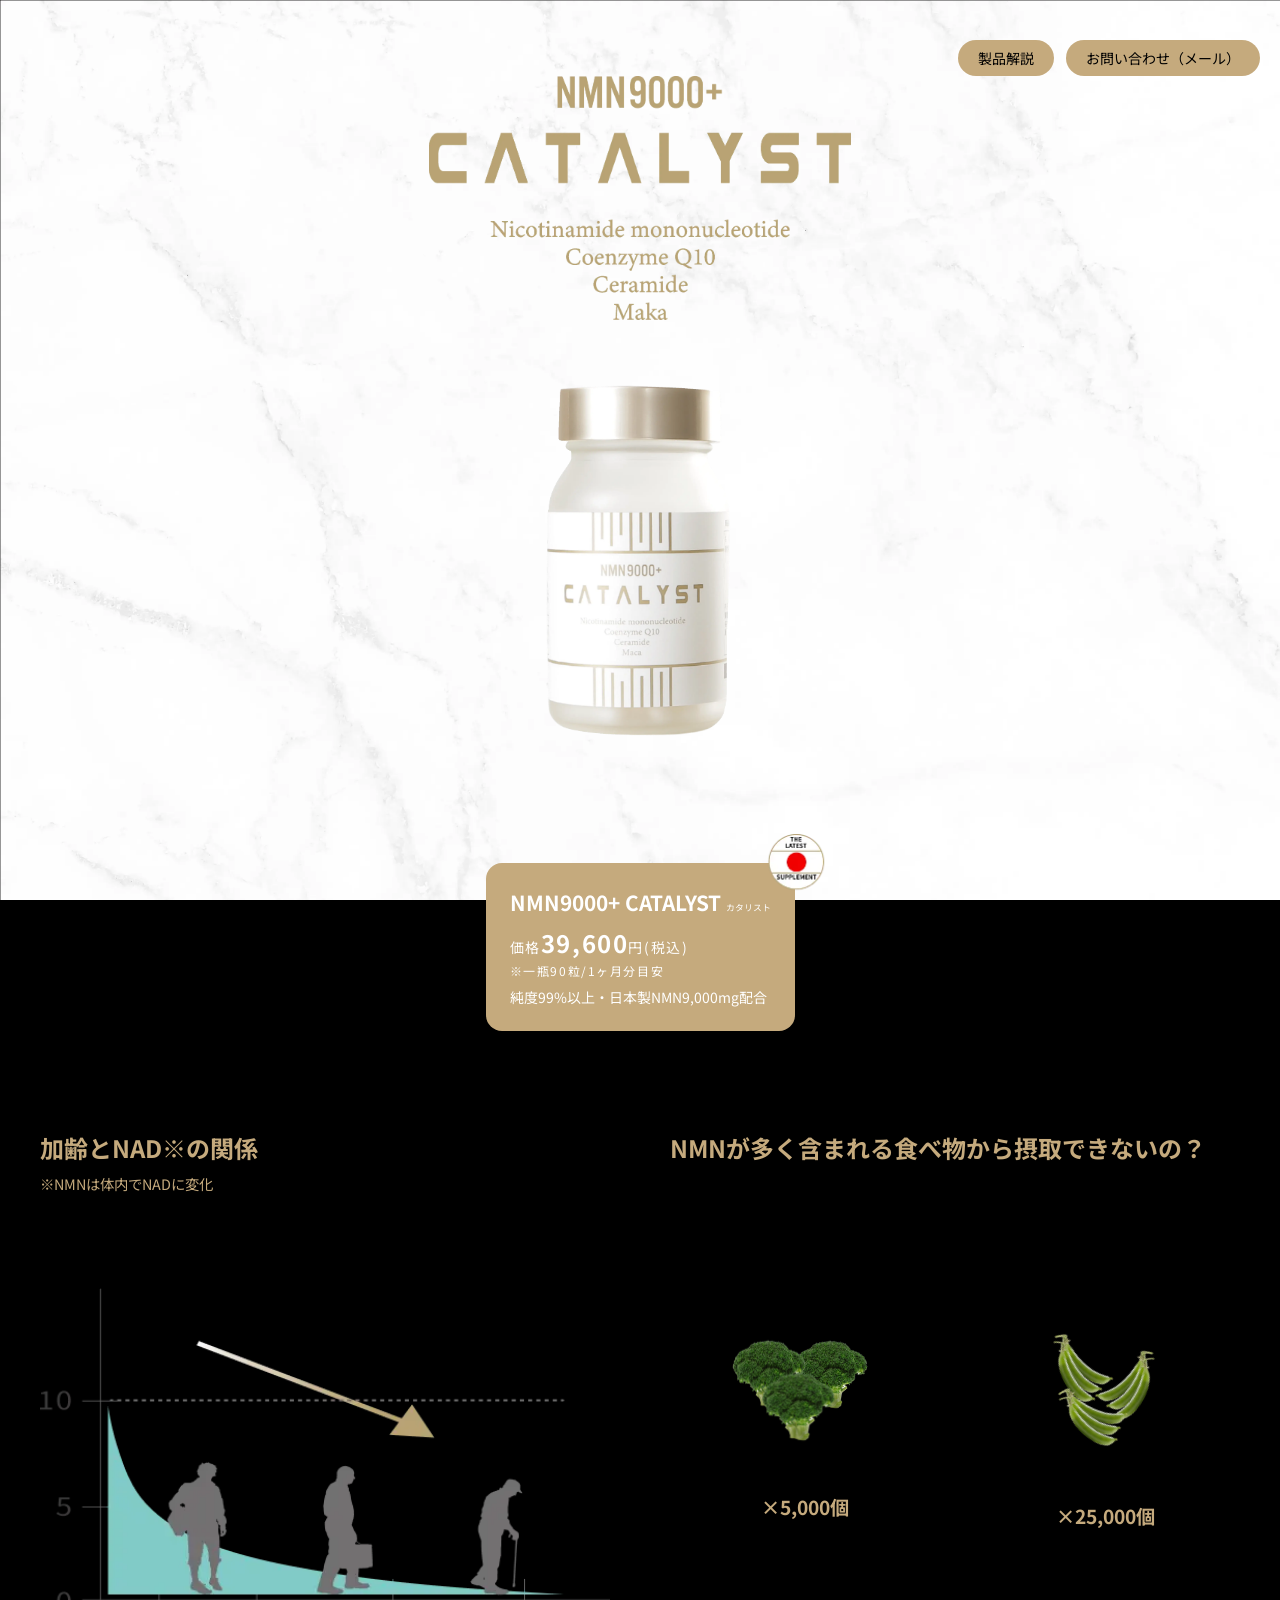
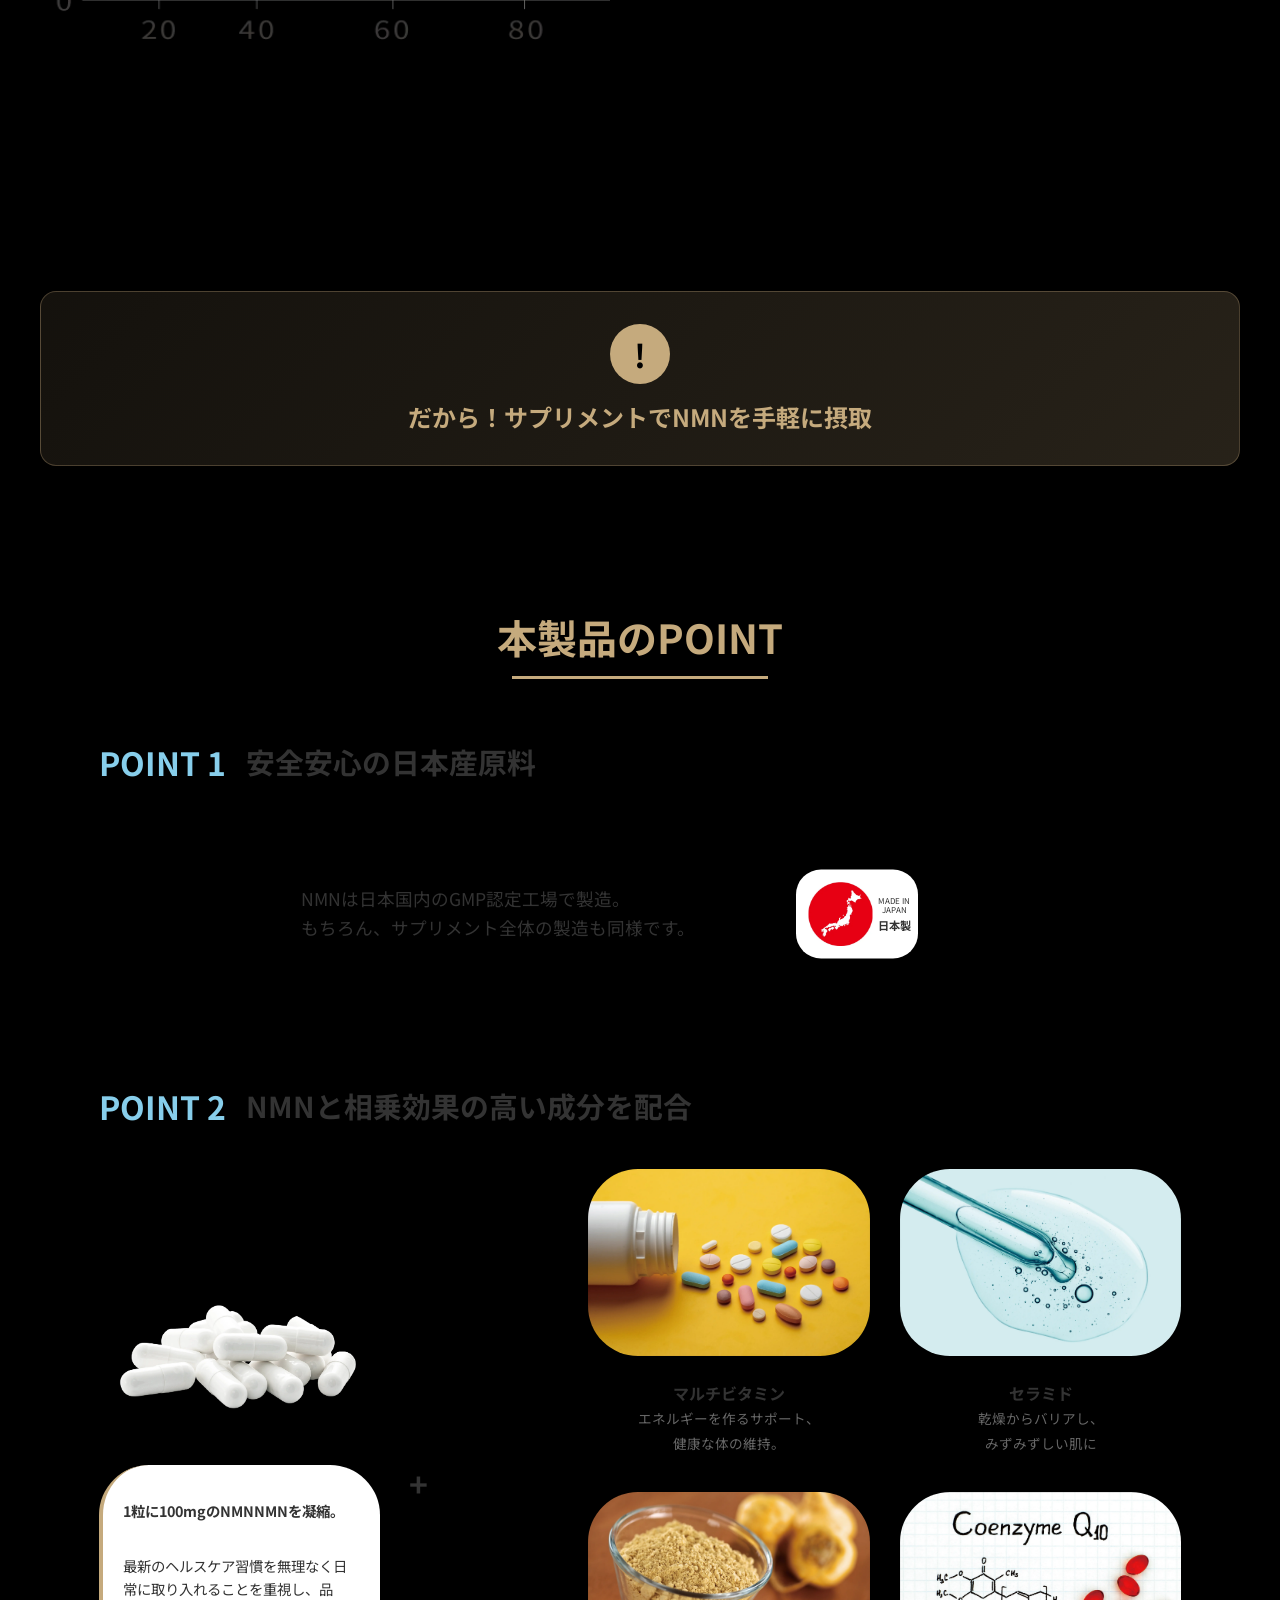
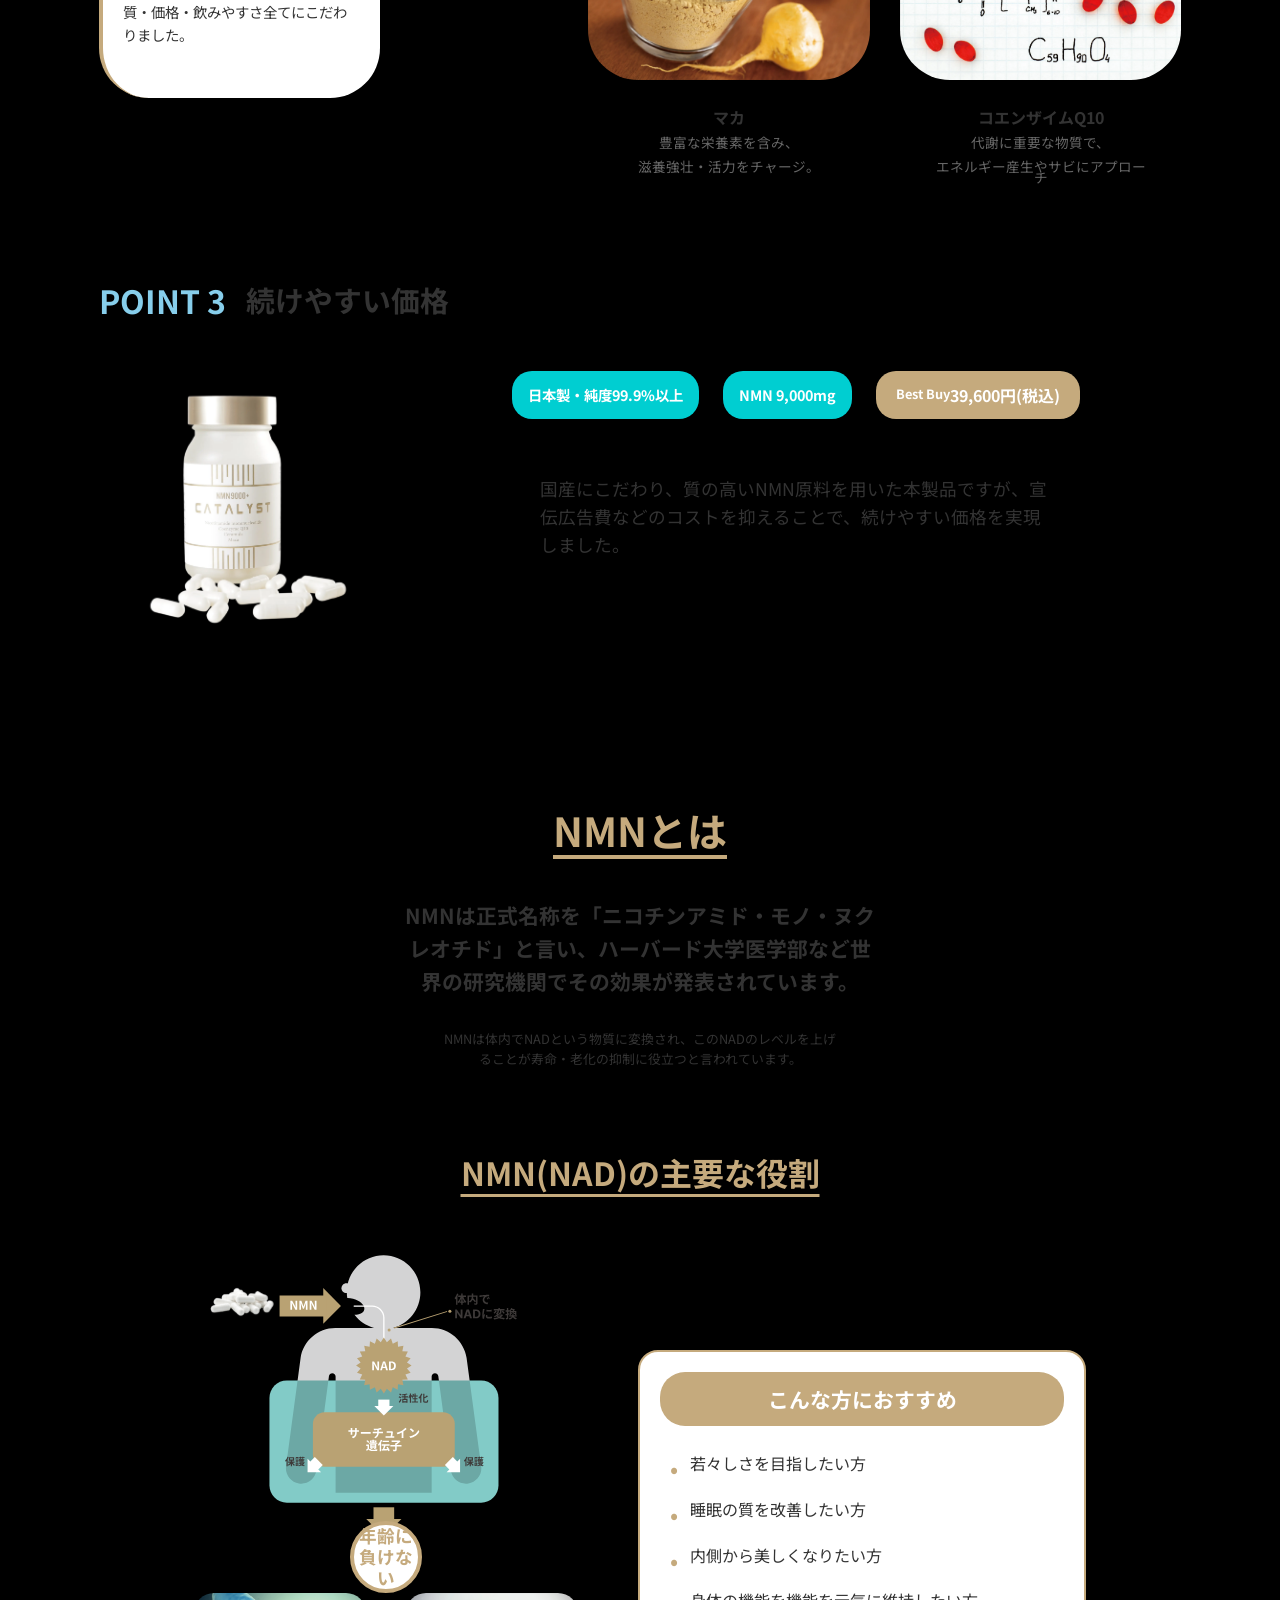
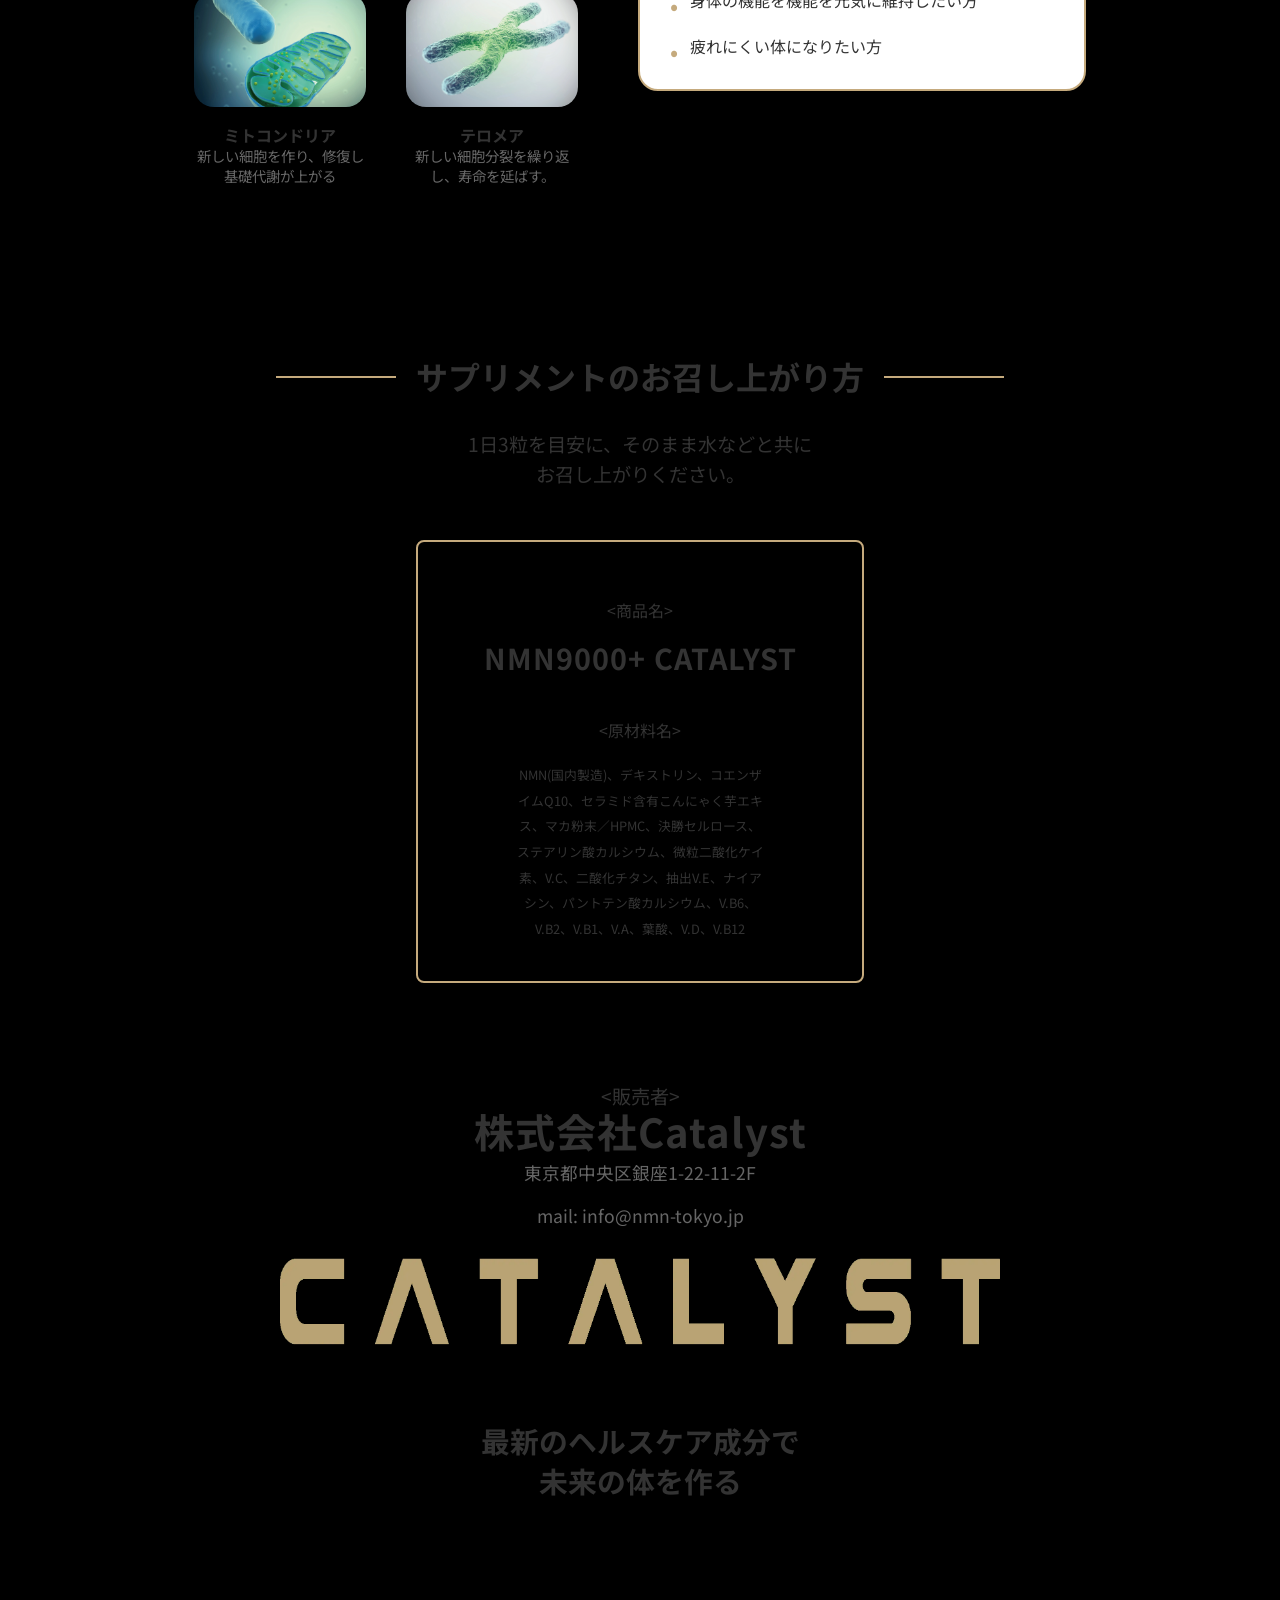
==== commit 26fe9c53: "Update project structure and files" ====
--- a/index.html
+++ b/index.html
@@ -49,9 +49,7 @@
       </div>
 
       <div class="hero-content">
-        <img id="decor-left" src="./images/blueleave.webp" alt="" class="decor decor-left">
-        <img id="decor-right" src="./images/sharporange.webp" alt="" class="decor decor-right">
-
+       
         <img src="./images/rogo.webp" alt="" class="toplogo">
 
         <div class="product-image">
@@ -294,7 +292,7 @@
             <div class="roles-content">
              
               <div class="body-process">
-                <img src="./images/tainai1.webp" alt="人体図" class="human-body">
+                <img src="./images/tainai1.svg" alt="人体図" class="human-body">
              </div>
 
              <div class="effects-section">
@@ -381,11 +379,6 @@
             <h2 class="company-name">株式会社Catalyst</h2>
             <p class="company-address">東京都中央区銀座1-22-11-2F</p>
             <p class="company-mail">mail: info@nmn-tokyo.jp</p>
-          </div>
-
-          
-          <div class="leaf-decoration">
-            <img src="./images/leaves.svg" alt="葉っぱ" class="leaf-image">
           </div>
 
           <div class="brand-section">
--- a/css/style.css
+++ b/css/style.css
@@ -94,33 +94,7 @@
   height: auto;
   pointer-events: none;
 }
-.decor-left  { 
-  top: -8rem; 
-  left: -25em; 
-  rotate: 135deg;
-  width: 30vw;
-  transform: scaleX(-1);
-}
-@media screen and (max-width: 1440px){
-  .decor-left{
-  left:-10rem;
-  }
-}
-
-.decor-right { 
-  top: -12rem; 
-  right: -35rem; 
-  rotate: -100deg;
-  width: 40vw;
-  transform: scaleX(-1);
-}
-
-@media screen and (max-width: 1440px){
-  .decor-right{
-  right: -18rem
-  }
-  
-}
+
 
 .toplogo {
   position: flex;
@@ -626,15 +600,17 @@
   display: flex;
   align-items: center;
   background-color: #fff;
-  padding: 20px;
+  transform: scale(0.5);
+  padding: 15px;
   border-radius: 50px;
   box-shadow: 0 4px 12px rgba(0,0,0,0.1);
 }
 
 
 .point-visual .japan-map {
-  width: 15rem;
-  height: 15rem;
+  width: 8rem;
+  height: 8rem;
+  padding: 10px;
 }
 
 .japan-text {
@@ -645,26 +621,25 @@
 
 
 .made-in {
-  font-size: 0.8rem;
+  font-size: 1.0rem;
   color: #333;
   line-height: 1.2;
   text-align: center;
 }
 
 .nihon {
-  font-size: 1.2rem;
+  font-size: 1.4rem;
   color: #333;
   font-weight: bold;
   margin-top: 4px;
 }
 
-@media screen {
-  .nihon{
-   font-size:1rem;
-  
-  }
-  
-}
+@media screen and (max-width: 480px) {
+  .nihon {
+    font-size: 1rem;
+  }
+}
+
 
 
 
@@ -1104,7 +1079,7 @@
   
   .point-content {
     flex-direction: column;
-    gap: 20px;
+    gap: 0px;
     align-items: center;
     text-align: center;
     
@@ -1132,14 +1107,10 @@
     height:auto
   }
   
-  .point-visual * {
-    transform: scale(0.5);
-  }
-  
   .japan-badge {
     padding: 18px;
-width:80vw;
-height: 30vw;
+    width: 80vw;
+    height: 30vw;
     align-self: center;
   }
   
@@ -1423,12 +1394,12 @@
   }
   
   .made-in {
+    font-size: 0.50rem;
+    line-height: 1;
+  }
+  
+  .nihon {
     font-size: 0.6rem;
-    line-height: 1;
-  }
-  
-  .nihon {
-    font-size: 0.8rem;
     margin-top: 0;
   }
 }
@@ -2180,31 +2151,7 @@
   text-align: center;
 }
 
-/* 装飾的な葉っぱ */
-.leaf-decoration {
-  position: relative;
-  width: 60vw;
-  height: auto;
-  pointer-events: none;
-  z-index: 1;
-  display: flex;
-  align-items: center;
-  justify-content: center;
-}
-
-.leaf-image {
-  width: 100%;
-  height: auto;
-  max-width: 200px;
-}
-
-.leaf {
-  position: absolute;
-  width: 120px;
-  height: 120px;
-  border-radius: 0 100% 0 100%;
-  opacity: 0.7;
-}
+
 
 
 
@@ -2283,14 +2230,7 @@
 
 /* レスポンシブ対応 */
 @media (max-width: 1024px) {
-  .leaf {
-    width: 100px;
-    height: 100px;
-  }
-  
-  .leaf-1, .leaf-4 { width: 80px; height: 80px; }
-  .leaf-2, .leaf-7 { width: 60px; height: 60px; }
-  .leaf-3, .leaf-5, .leaf-6 { width: 70px; height: 70px; }
+
   
   .company-name {
     font-size: 2rem;
@@ -2315,24 +2255,13 @@
     padding: 0 20px;
   }
   
-  .leaf {
-    width: 70px;
-    height: 70px;
-  }
-  
-  .leaf-1, .leaf-4 { width: 55px; height: 55px; }
-  .leaf-2, .leaf-7 { width: 40px; height: 40px; }
-  .leaf-3, .leaf-5, .leaf-6 { width: 45px; height: 45px; }
   
   .last-content {
     padding: 30px 0;
     gap: 25px;
   }
   
-  .leaf-decoration {
-    width: 120px;
-    height: 120px;
-  }
+  
   
   .seller-label {
     font-size: 1.1rem;
@@ -2365,23 +2294,9 @@
     padding: 0 15px;
   }
   
-  .leaf {
-    width: 50px;
-    height: 50px;
-  }
-  
-  .leaf-1, .leaf-4 { width: 40px; height: 40px; }
-  .leaf-2, .leaf-7 { width: 30px; height: 30px; }
-  .leaf-3, .leaf-5, .leaf-6 { width: 35px; height: 35px; }
-  
   .last-content {
     padding: 20px 0;
     gap: 20px;
-  }
-  
-  .leaf-decoration {
-    width: 70vw;
-    height: auto;
   }
   
   .seller-label {
